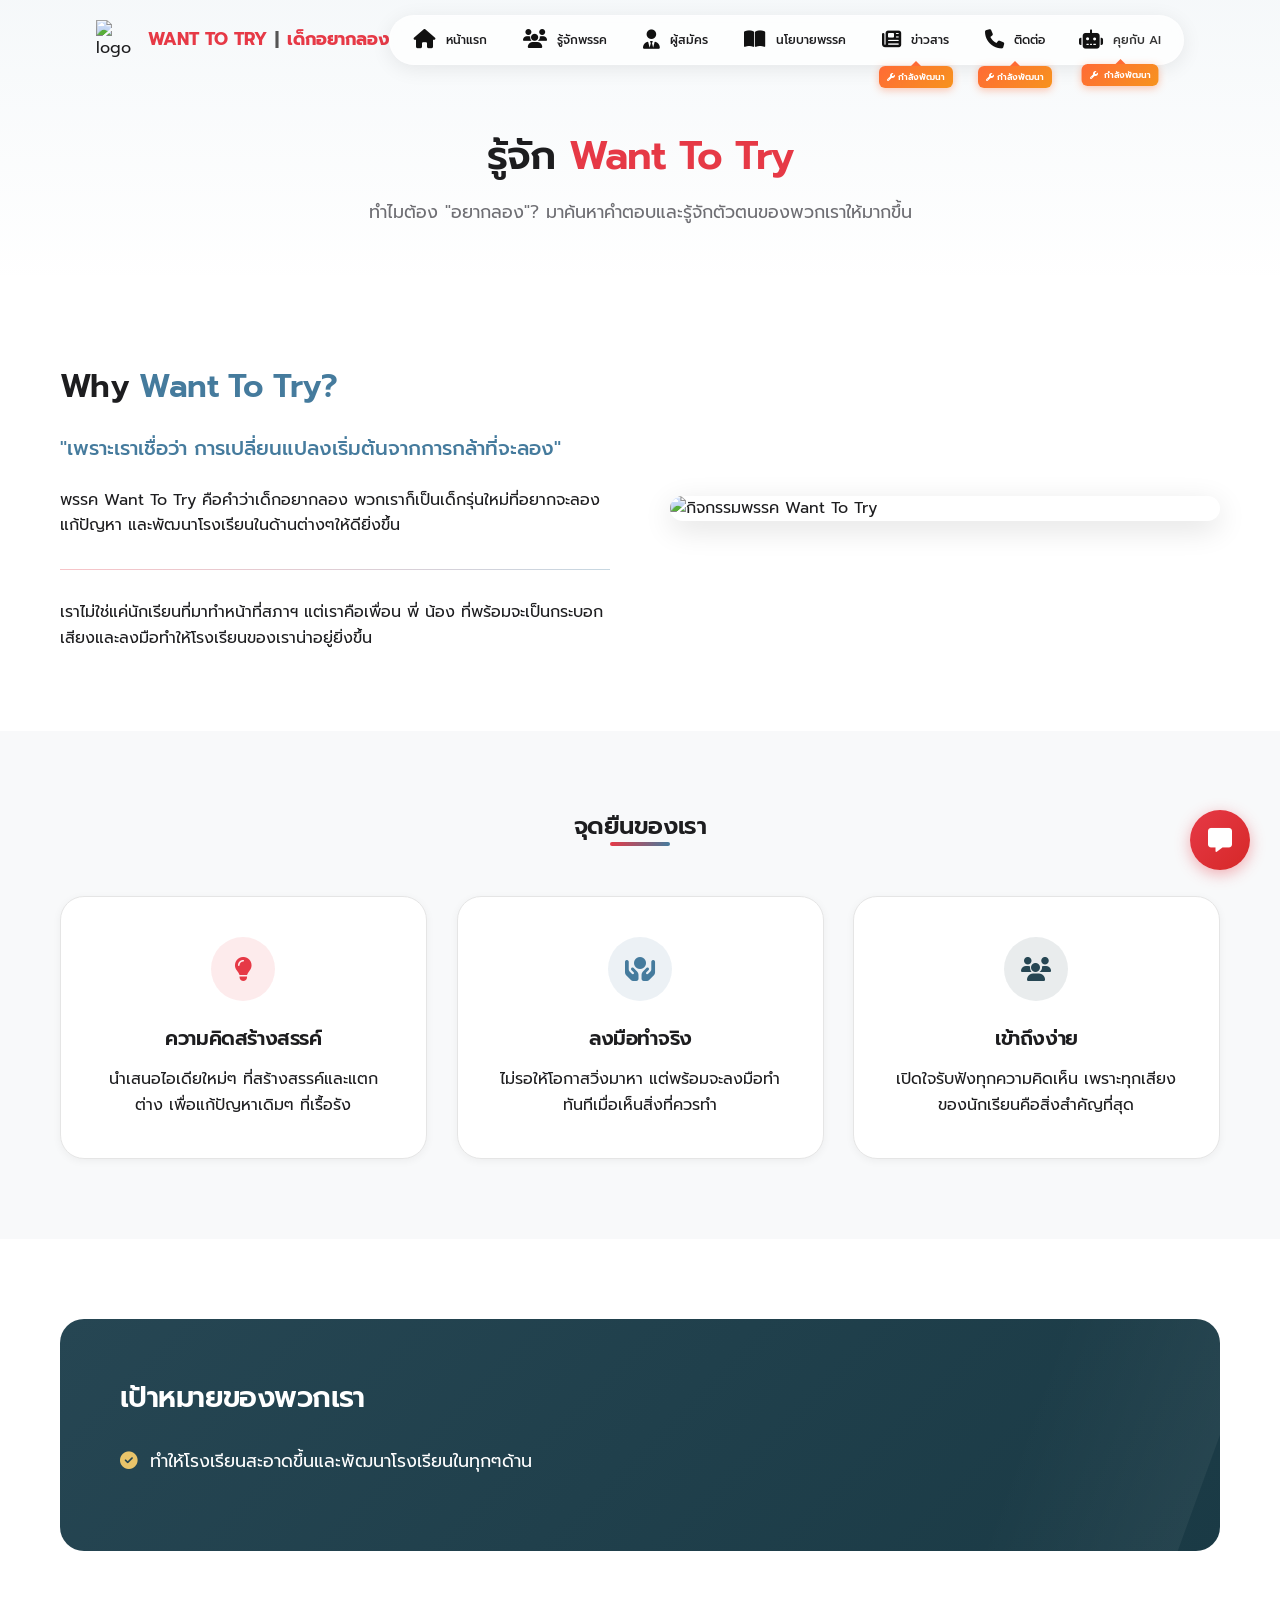
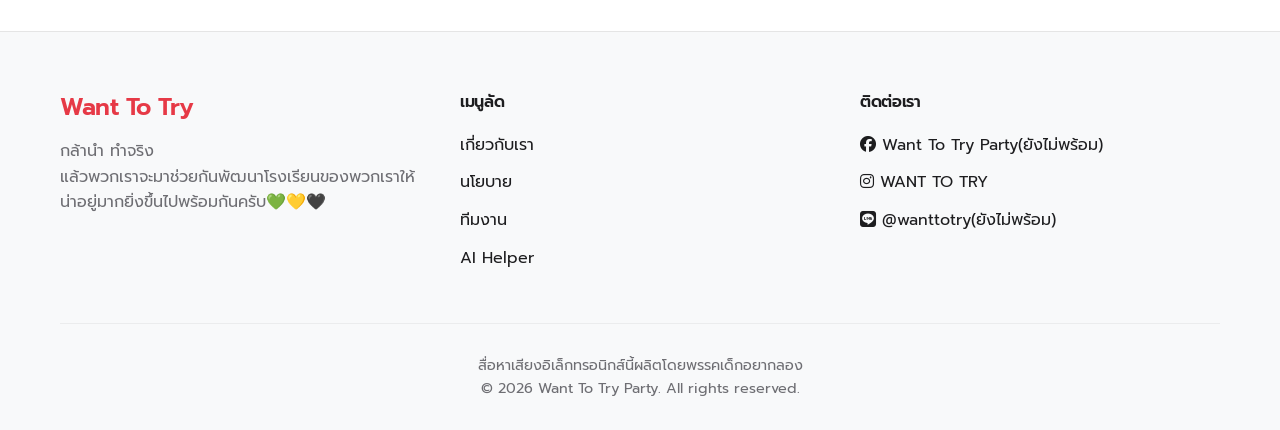
==== about.html @ 44251a4d "Add files via upload" ====
<!DOCTYPE html>
<html lang="th">

<head>
    <meta charset="UTF-8">
    <meta name="viewport" content="width=device-width, initial-scale=1.0">
    <title>About | Want To Try</title>

    <!-- Fonts -->
    <link rel="preconnect" href="https://fonts.googleapis.com">
    <link rel="preconnect" href="https://fonts.gstatic.com" crossorigin>
    <link href="https://fonts.googleapis.com/css2?family=Prompt:wght@300;400;500;600;700;800&display=swap"
        rel="stylesheet">

    <!-- Icons -->
    <link rel="stylesheet" href="https://cdnjs.cloudflare.com/ajax/libs/font-awesome/6.4.0/css/all.min.css">

    <!-- CSS -->
    <link rel="stylesheet" href="style.css">
</head>

<body>

    <!-- Navbar -->
    <nav class="navbar">
        <div class="container">
            <a href="index.html" class="logo">
                <img src="images/Logo.png" alt="logo" width="40" height="40">
                <div class="logo-text">
                    <div class="logo-row">Want To Try<span class="sep">|</span> <span class="black">เด็กอยากลอง</span>
                    </div>
                </div>
            </a>

            <!-- Hamburger Menu Button -->
            <div class="hamburger" onclick="toggleMenu()">
                <span></span>
                <span></span>
                <span></span>
            </div>

            <div class="nav-links">
                <a href="index.html" class="nav-link">
                    <i class="fa-solid fa-house"></i>
                    <div class="nav-text"><span>หน้าแรก</span></div>
                </a>
                <a href="about.html" class="nav-link">
                    <i class="fa-solid fa-users"></i>
                    <div class="nav-text"><span>รู้จักพรรค</span></div>
                </a>
                <a href="candidates.html" class="nav-link">
                    <i class="fa-solid fa-user-tie"></i>
                    <div class="nav-text"><span>ผู้สมัคร</span></div>
                </a>
                <a href="policies.html" class="nav-link">
                    <i class="fa-solid fa-book-open"></i>
                    <div class="nav-text"><span>นโยบายพรรค</span></div>
                </a>
                <div class="nav-btn-wrapper">
                    <a href="news.html" class="nav-link">
                        <i class="fa-solid fa-newspaper"></i>
                        <div class="nav-text"><span>ข่าวสาร</span></div>
                    </a>
                    <div class="dev-badge-small">
                        <i class="fa-solid fa-wrench"></i> กำลังพัฒนา
                    </div>
                </div>
                <div class="nav-btn-wrapper">
                    <a href="contact.html" class="nav-link">
                        <i class="fa-solid fa-phone"></i>
                        <div class="nav-text"><span>ติดต่อ</span></div>
                    </a>
                    <div class="dev-badge-small">
                        <i class="fa-solid fa-wrench"></i> กำลังพัฒนา
                    </div>
                </div>

                <div class="ai-btn-wrapper">
                    <a href="ai-chat.html" class="btn btn-techno nav-link">
                        <i class="fa-solid fa-robot"></i>
                        <div class="nav-text"><span>คุยกับ AI</span></div>
                    </a>
                    <div class="dev-badge">
                        <i class="fa-solid fa-wrench"></i> กำลังพัฒนา
                    </div>
                </div>
            </div>
        </div>
    </nav>

    <!-- Page Header -->
    <header class="page-header">
        <div class="container">
            <h1 class="page-title">รู้จัก <span style="color: var(--color-primary-red);">Want To Try</span></h1>
            <p class="page-subtitle">ทำไมต้อง "อยากลอง"? มาค้นหาคำตอบและรู้จักตัวตนของพวกเราให้มากขึ้น</p>
        </div>
    </header>

    <!-- Content Sections -->
    <section class="section">
        <div class="container">
            <div class="split-layout">
                <div class="split-content">
                    <h2 class="section-title">Why <span style="color: var(--color-primary-blue);">Want To Try?</span>
                    </h2>
                    <p class="lead-text">"เพราะเราเชื่อว่า การเปลี่ยนแปลงเริ่มต้นจากการกล้าที่จะลอง"</p>
                    <p>พรรค Want To Try คือคำว่าเด็กอยากลอง พวกเราก็เป็นเด็กรุ่นใหม่ที่อยากจะลองแก้ปัญหา
                        และพัฒนาโรงเรียนในด้านต่างๆให้ดียิ่งขึ้น</p>
                    <div class="divider-line"></div>
                    <p>เราไม่ใช่แค่นักเรียนที่มาทำหน้าที่สภาฯ แต่เราคือเพื่อน พี่ น้อง
                        ที่พร้อมจะเป็นกระบอกเสียงและลงมือทำให้โรงเรียนของเราน่าอยู่ยิ่งขึ้น</p>
                </div>
                <div class="split-image">
                    <div class="feature-image-wrapper">
                        <img src="images/6-IMG_7212.jpg" alt="กิจกรรมพรรค Want To Try">
                        <div class="image-caption">ภาพของพวกเรา</div>
                    </div>
                </div>
            </div>
        </div>
    </section>

    <section class="section bg-light">
        <div class="container">
            <div class="section-header text-center">
                <h2>จุดยืนของเรา</h2>
                <div class="h-line mx-auto"></div>
            </div>

            <div class="values-grid">
                <div class="value-card">
                    <div class="icon-box red">
                        <i class="fa-solid fa-lightbulb"></i>
                    </div>
                    <h3>ความคิดสร้างสรรค์</h3>
                    <p>นำเสนอไอเดียใหม่ๆ ที่สร้างสรรค์และแตกต่าง เพื่อแก้ปัญหาเดิมๆ ที่เรื้อรัง</p>
                </div>
                <div class="value-card">
                    <div class="icon-box blue">
                        <i class="fa-solid fa-hands-holding-circle"></i>
                    </div>
                    <h3>ลงมือทำจริง</h3>
                    <p>ไม่รอให้โอกาสวิ่งมาหา แต่พร้อมจะลงมือทำทันทีเมื่อเห็นสิ่งที่ควรทำ</p>
                </div>
                <div class="value-card">
                    <div class="icon-box dark">
                        <i class="fa-solid fa-users"></i>
                    </div>
                    <h3>เข้าถึงง่าย</h3>
                    <p>เปิดใจรับฟังทุกความคิดเห็น เพราะทุกเสียงของนักเรียนคือสิ่งสำคัญที่สุด</p>
                </div>
            </div>
        </div>
    </section>

    <section class="section">
        <div class="container">
            <div class="highlight-box">
                <div class="highlight-content">
                    <h2>เป้าหมายของพวกเรา</h2>
                    <ul class="check-list">
                        <li><i class="fa-solid fa-circle-check"></i>
                            ทำให้โรงเรียนสะอาดขึ้นและพัฒนาโรงเรียนในทุกๆด้าน</li>
                    </ul>
                </div>
            </div>
        </div>
    </section>

    <!-- Footer -->
    <footer>
        <div class="container">
            <div class="footer-content">
                <div class="footer-brand">
                    <h3>Want To Try</h3>
                    <p>กล้านำ ทำจริง <br>
                        แล้วพวกเราจะมาช่วยกันพัฒนาโรงเรียนของพวกเราให้น่าอยู่มากยิ่งขึ้นไปพร้อมกันครับ💚💛🖤</p>
                </div>
                <div class="footer-links">
                    <h4>เมนูลัด</h4>
                    <ul>
                        <li><a href="about.html">เกี่ยวกับเรา</a></li>
                        <li><a href="policies.html">นโยบาย</a></li>
                        <li><a href="candidates.html">ทีมงาน</a></li>
                        <li><a href="ai-chat.html">AI Helper</a></li>
                    </ul>
                </div>
                <div class="footer-links">
                    <h4>ติดต่อเรา</h4>
                    <ul>
                        <li><a href="#"><i class="fa-brands fa-facebook"></i> Want To Try Party(ยังไม่พร้อม)</a></li>
                        <li><a
                                href="https://www.instagram.com/want.to.try.number1?utm_source=ig_web_button_share_sheet&igsh=ZDNlZDc0MzIxNw=="><i
                                    class="fa-brands fa-instagram"></i> WANT TO TRY</a></li>
                        <li><a href="#"><i class="fa-brands fa-line"></i> @wanttotry(ยังไม่พร้อม)</a></li>
                    </ul>
                </div>
            </div>
            <div class="footer-bottom">
                <p>สื่อหาเสียงอิเล็กทรอนิกส์นี้ผลิตโดยพรรคเด็กอยากลอง</p>
                <p>&copy; 2026 Want To Try Party. All rights reserved.</p>
            </div>
        </div>
    </footer>

    <!-- Floating Action Button -->
    <div class="fab-container" id="quickContactFab">
        <div class="fab-menu">
            <h4><i class="fa-solid fa-bolt"></i> ติดต่อด่วน</h4>
            <p>มีคำถามหรือข้อสงสัย? พิมพ์คุยกับ AI หรือส่งข้อความหาเราได้ทันที</p>
            <div style="display: flex; flex-direction: column; gap: 10px;">
                <a href="ai-chat.html" class="btn btn-techno">
                    <i class="fa-solid fa-robot"></i> คุยกับ AI
                </a>
                <a href="contact.html" class="btn btn-primary">
                    <i class="fa-solid fa-paper-plane"></i> ส่งข้อความถึงเรา
                </a>
            </div>
        </div>
        <button class="fab-button">
            <i class="fa-solid fa-message"></i>
        </button>
    </div>

    <script src="script.js"></script>
</body>

</html>
---- style.css ----
:root {
    /* Primary Colors (Party) */
    --color-primary-red: #E63946;
    --color-primary-blue: #457B9D;

    /* Secondary Colors (School - Use sparingly) */
    --color-school-green: #2A9D8F;
    --color-school-yellow: #E9C46A;
    --color-school-black: #264653;

    /* Neutrals */
    --color-bg-white: #FFFFFF;
    --color-bg-light: #F8F9FA;
    --color-text-main: #1D1D1F;
    --color-text-muted: #6E6E73;
    --color-border: #E5E5E5;

    /* Spacing & Layout */
    --container-width: 1200px;
    --header-height: 70px;
    --border-radius-sm: 8px;
    --border-radius-md: 16px;
    --border-radius-lg: 24px;

    /* Effects */
    --shadow-sm: 0 2px 8px rgba(0, 0, 0, 0.05);
    --shadow-md: 0 4px 16px rgba(0, 0, 0, 0.08);
    --shadow-lg: 0 8px 30px rgba(0, 0, 0, 0.12);
    --transition-fast: 0.2s ease;
    --transition-normal: 0.3s cubic-bezier(0.4, 0, 0.2, 1);
}

* {
    margin: 0;
    padding: 0;
    box-sizing: border-box;
}

body {
    font-family: 'Prompt', -apple-system, BlinkMacSystemFont, "Segoe UI", Roboto, Helvetica, Arial, sans-serif;
    background-color: var(--color-bg-white);
    color: var(--color-text-main);
    line-height: 1.6;
    -webkit-font-smoothing: antialiased;
}

/* Typography */
h1,
h2,
h3,
h4,
h5,
h6 {
    font-weight: 600;
    line-height: 1.3;
    letter-spacing: -0.02em;
}

a {
    text-decoration: none;
    color: inherit;
    transition: var(--transition-fast);
}

ul {
    list-style: none;
}

img {
    max-width: 100%;
    display: block;
}

/* Utilities */
.container {
    max-width: var(--container-width);
    margin: 0 auto;
    padding: 0 20px;
}

.btn {
    display: inline-flex;
    align-items: center;
    justify-content: center;
    padding: 12px 24px;
    border-radius: var(--border-radius-md);
    font-weight: 600;
    cursor: pointer;
    transition: var(--transition-normal);
    gap: 8px;
    border: none;
    font-size: 1rem;
}

.btn-primary {
    background: linear-gradient(135deg, var(--color-primary-red), #D62828);
    color: white;
    box-shadow: 0 4px 12px rgba(230, 57, 70, 0.3);
}

.btn-primary:hover {
    transform: translateY(-2px);
    box-shadow: 0 6px 16px rgba(230, 57, 70, 0.4);
}

.btn-secondary {
    background: var(--color-bg-white);
    color: var(--color-primary-blue);
    border: 2px solid var(--color-primary-blue);
}

.btn-secondary:hover {
    background: var(--color-primary-blue);
    color: white;
}

.btn-techno {
    background: rgba(69, 123, 157, 0.1);
    color: var(--color-primary-blue);
    border: 1px solid rgba(69, 123, 157, 0.3);
}

.btn-techno:hover {
    background: rgba(69, 123, 157, 0.2);
}

/* Countdown Banner (Modern Floating Pill) */
.countdown-banner {
    background: rgba(255, 255, 255, 0.7);
    backdrop-filter: blur(15px);
    -webkit-backdrop-filter: blur(15px);
    color: var(--color-text-main);
    padding: 8px 24px;
    position: fixed;
    top: 15px;
    /* Moved slightly up */
    left: 50%;
    transform: translateX(-50%);
    z-index: 1002;
    border-radius: 50px;
    box-shadow: 0 10px 30px rgba(0, 0, 0, 0.1), inset 0 0 0 1px rgba(255, 255, 255, 0.3);
    border: 1px solid rgba(230, 57, 70, 0.2);
    width: auto;
    max-width: 90%;
}

.countdown-content {
    display: flex;
    justify-content: center;
    align-items: center;
    gap: 16px;
}

.countdown-label {
    font-weight: 700;
    font-size: 0.9rem;
    color: var(--color-primary-red);
    display: flex;
    align-items: center;
    gap: 8px;
    white-space: nowrap;
}

.countdown-timer {
    display: flex;
    gap: 12px;
}

.time-box {
    display: flex;
    align-items: baseline;
    gap: 2px;
}

.time-box span {
    font-size: 1.2rem;
    font-weight: 800;
    color: var(--color-text-main);
}

/* Policy Search Section */
.search-section {
    padding: 20px 0 40px;
    background: #fff;
    position: sticky;
    top: 70px;
    z-index: 900;
}

.search-container {
    max-width: 600px;
    margin: 0 auto;
    position: relative;
    display: flex;
    gap: 12px;
}

.search-wrapper {
    position: relative;
    flex-grow: 1;
}

.search-wrapper i {
    position: absolute;
    left: 20px;
    top: 50%;
    transform: translateY(-50%);
    color: var(--color-text-muted);
    font-size: 1.1rem;
}

.search-input {
    width: 100%;
    padding: 14px 20px 14px 50px;
    border-radius: 50px;
    border: 1px solid var(--color-border);
    background: var(--color-bg-light);
    font-size: 1rem;
    font-family: inherit;
    transition: var(--transition-normal);
    outline: none;
}

.search-input:focus {
    border-color: var(--color-primary-red);
    background: #fff;
    box-shadow: 0 0 0 4px rgba(230, 57, 70, 0.1);
}

.btn-clear {
    background: none;
    border: none;
    color: var(--color-text-muted);
    font-weight: 500;
    cursor: pointer;
    font-size: 0.9rem;
    padding: 0 10px;
}

.btn-clear:hover {
    color: var(--color-primary-red);
}

/* Square Policy Grid (Modern Card Layout) */
.pillars-grid {
    display: grid;
    grid-template-columns: repeat(3, 1fr);
    gap: 24px;
    max-width: 1000px;
    margin: 40px auto;
}

.pillar-card {
    aspect-ratio: 1 / 1;
    border-radius: var(--border-radius-lg);
    cursor: pointer;
    display: flex;
    flex-direction: column;
    align-items: center;
    justify-content: center;
    text-align: center;
    color: white;
    padding: 24px;
    transition: all 0.4s cubic-bezier(0.4, 0, 0.2, 1);
    box-shadow: var(--shadow-md);
    position: relative;
    overflow: hidden;
    border: none;
}

.pillar-card i {
    font-size: 2.5rem;
    margin-bottom: 12px;
    transition: var(--transition-normal);
}

.pillar-card h3 {
    font-size: 1.1rem;
    font-weight: 700;
    line-height: 1.3;
    transition: var(--transition-normal);
}

.pillar-summary {
    position: absolute;
    bottom: 0;
    left: 0;
    right: 0;
    padding: 15px;
    background: rgba(0, 0, 0, 0.8);
    font-size: 0.85rem;
    color: white;
    transform: translateY(100%);
    transition: var(--transition-normal);
    opacity: 0;
}

.pillar-card:hover .pillar-summary {
    transform: translateY(0);
    opacity: 1;
}

.pillar-card:hover i {
    transform: translateY(-20px) scale(0.9);
}

.pillar-card:hover h3 {
    transform: translateY(-20px);
}

/* Softer Colors for Pillar Cards */
.pillar-card.teal {
    background: linear-gradient(135deg, rgba(42, 157, 143, 0.15), rgba(38, 70, 83, 0.05));
    color: #2A9D8F;
    border: 1px solid rgba(42, 157, 143, 0.2);
}

.pillar-card.dark-blue {
    background: linear-gradient(135deg, rgba(69, 123, 157, 0.15), rgba(29, 53, 87, 0.05));
    color: #457B9D;
    border: 1px solid rgba(69, 123, 157, 0.2);
}

.pillar-card.purple {
    background: linear-gradient(135deg, rgba(106, 76, 147, 0.15), rgba(74, 46, 107, 0.05));
    color: #6A4C93;
    border: 1px solid rgba(106, 76, 147, 0.2);
}

.pillar-card.red {
    background: linear-gradient(135deg, rgba(230, 57, 70, 0.15), rgba(214, 40, 40, 0.05));
    color: #E63946;
    border: 1px solid rgba(230, 57, 70, 0.2);
}

.pillar-card.orange {
    background: linear-gradient(135deg, rgba(244, 162, 97, 0.15), rgba(231, 111, 81, 0.05));
    color: #E76F51;
    border: 1px solid rgba(244, 162, 97, 0.2);
}

.pillar-card.green {
    background: linear-gradient(135deg, rgba(42, 157, 143, 0.15), rgba(38, 70, 83, 0.05));
    color: #2A9D8F;
    border: 1px solid rgba(42, 157, 143, 0.2);
}

.pillar-card:hover {
    transform: translateY(-10px);
    box-shadow: 0 20px 40px rgba(0, 0, 0, 0.15);
}

.pillar-card:hover i {
    transform: scale(1.1);
}

.pillar-card::after {
    content: '';
    position: absolute;
    top: 0;
    left: -100%;
    width: 100%;
    height: 100%;
    background: linear-gradient(90deg,
            transparent,
            rgba(255, 255, 255, 0.2),
            transparent);
    transition: 0.5s;
}

.pillar-card:hover::after {
    left: 100%;
}

/* Mobile Adjustments */
@media (max-width: 600px) {
    .pillars-grid {
        grid-template-columns: repeat(2, 1fr);
        gap: 20px;
        padding: 0 20px;
    }

    .pillar-card {
        aspect-ratio: 16 / 9;
        /* More usable on mobile */
        padding: 24px;
    }

    .pillar-card i {
        font-size: 2.5rem;
    }

    .pillar-card h3 {
        font-size: 1.25rem;
    }
}

/* Page Header Polishing */
.page-header.white {
    background: #fff;
    padding: calc(var(--header-height) + 40px) 0 20px;
}

/* Navbar */
.navbar {
    height: 80px;
    background: transparent;
    border-bottom: none;
    position: fixed;
    top: 0;
    /* Default: Start at the very top */
    width: 100%;
    z-index: 1000;
    transition: var(--transition-normal);
    display: flex;
    align-items: center;
}

.navbar.scrolled {
    height: 70px;
    /* Slimmer on scroll */
}

/* Adjust navbar ONLY when countdown banner is present (Home Page) */
.countdown-banner+.navbar {
    top: 65px;
}

.navbar .container {
    height: 100%;
    display: flex;
    justify-content: space-between;
    align-items: center;
}

.logo {
    display: flex;
    align-items: center;
    gap: 12px;
    text-decoration: none;
}

.logo i {
    font-size: 2.2rem;
    /* Larger icon */
    color: var(--color-primary-red);
}

.logo-text {
    display: flex;
    flex-direction: column;
    justify-content: center;
    line-height: 1.1;
    font-weight: 700;
    font-size: 1.1rem;
    color: var(--color-primary-red);
    text-transform: uppercase;
}

.logo-row {
    display: flex;
    align-items: center;
    gap: 6px;
    white-space: nowrap;
}

.logo-row .white {
    color: white;
    font-weight: 500;
    font-size: 1rem;
}

.logo-row .sep {
    color: #555;
    margin: 0 2px;
}

/* Nav Menu Pill */
/* Nav Menu Pill (Light Theme) */
.nav-links {
    display: flex;
    align-items: center;
    gap: 4px;
    background: rgba(255, 255, 255, 0.75);
    backdrop-filter: blur(15px);
    -webkit-backdrop-filter: blur(15px);
    padding: 6px 8px;
    border-radius: 50px;
    box-shadow: 0 4px 20px rgba(0, 0, 0, 0.08);
    border: 1px solid rgba(255, 255, 255, 0.4);
    flex-wrap: nowrap;
    white-space: nowrap;
}

/* Nav Menu Pill */
/* Nav Menu Pill (Candidates Page) */
/* Nav Menu Pill (Dark Theme / Candidates Page) */
.nav-linkss {
    display: flex;
    align-items: center;
    gap: 4px;
    background: rgba(20, 20, 20, 0.6);
    backdrop-filter: blur(15px);
    -webkit-backdrop-filter: blur(15px);
    padding: 6px 8px;
    border-radius: 50px;
    box-shadow: 0 8px 32px rgba(0, 0, 0, 0.4);
    border: 1px solid rgba(255, 255, 255, 0.1);
}

.nav-linkss .nav-link {
    color: #eee;
}

.nav-linkss .nav-link i {
    color: #fff;
}

.nav-linkss .nav-text span {
    color: #fff !important;
}

.nav-linkss .btn-techno {
    color: #eee;
}

.nav-linkss .btn-techno i {
    color: #fff !important;
}

.nav-linkss .nav-link:hover,
.nav-linkss .nav-link.active {
    background: rgba(255, 255, 255, 0.1);
    color: #fff;
}

/* Unify Navigation Links */
.nav-link {
    color: inherit;
    display: flex;
    align-items: center;
    gap: 10px;
    padding: 8px 16px;
    border-radius: 30px;
    transition: var(--transition-fast);
    text-decoration: none;
    font-weight: 500;
}

.nav-link i {
    font-size: 1.2rem;
    color: #111;
    /* Darker icon */
    transition: var(--transition-fast);
}

.nav-text {
    display: flex;
    flex-direction: column;
    font-size: 0.75rem;
    font-weight: 500;
    line-height: 1.2;
    text-align: left;
}

.text-white {
    color: white;
}

.nav-text span {
    display: block;
}

.nav-link:hover,
.nav-link.active {
    color: var(--color-primary-red);
    background: rgba(0, 0, 0, 0.05);
    /* Light gray hover */
}

.nav-link:hover i,
.nav-link.active i {
    color: var(--color-primary-red);
}

/* Duplicates removed */

/* Update AI Button in Nav */
/* Update AI Button in Nav */
.navbar .btn-techno {
    background: transparent;
    border: none;
    color: #333;
    /* Dark text */
    padding: 6px 14px;
    height: auto;
    border-radius: 30px;
    display: flex;
    align-items: center;
    gap: 10px;
}

.navbar .btn-techno:hover,
.navbar .btn-techno.active {
    color: var(--color-primary-red);
    background: rgba(0, 0, 0, 0.05);
}

.navbar .btn-techno i {
    margin-right: 0;
    /* Handled by gap */
    font-size: 1.2rem;
    color: #111;
}

.navbar .btn-techno:hover i,
.navbar .btn-techno.active i {
    color: var(--color-primary-red);
}

/* AI Button Wrapper with Dev Badge */
.ai-btn-wrapper {
    position: relative;
    display: flex;
    align-items: center;
}

.dev-badge {
    position: absolute;
    top: calc(100% + 8px);
    left: 50%;
    transform: translateX(-50%);
    background: linear-gradient(135deg, #ff6b35, #f7931e);
    color: white;
    font-size: 0.55rem;
    font-weight: 600;
    padding: 4px 8px;
    border-radius: 6px;
    white-space: nowrap;
    animation: float-badge 3s ease-in-out infinite;
    box-shadow: 0 2px 8px rgba(255, 107, 53, 0.4);
    z-index: 100;
}

/* Arrow pointing up */
.dev-badge::before {
    content: '';
    position: absolute;
    top: -5px;
    left: 50%;
    transform: translateX(-50%);
    border-left: 5px solid transparent;
    border-right: 5px solid transparent;
    border-bottom: 5px solid #ff6b35;
}

.dev-badge i {
    margin-right: 3px;
    font-size: 0.5rem;
}

@keyframes float-badge {

    0%,
    100% {
        transform: translateX(-50%) translateY(0);
        opacity: 1;
    }

    50% {
        transform: translateX(-50%) translateY(-5px);
        opacity: 0.95;
    }
}

@keyframes arrow-bounce {

    0%,
    100% {
        transform: translateX(0);
    }

    50% {
        transform: translateX(-3px);
    }
}

@media (max-width: 768px) {
    .dev-badge {
        display: none;
    }

    .dev-badge-small {
        display: none;
    }
}

/* Nav Button Wrapper with Badge (for news and contact) */
.nav-btn-wrapper {
    position: relative;
    display: flex;
    align-items: center;
}

.dev-badge-small {
    position: absolute;
    top: calc(100% + 8px);
    left: 50%;
    transform: translateX(-50%);
    background: linear-gradient(135deg, #ff6b35, #f7931e);
    color: white;
    font-size: 0.55rem;
    font-weight: 600;
    padding: 4px 8px;
    border-radius: 6px;
    white-space: nowrap;
    animation: float-badge 3s ease-in-out infinite;
    box-shadow: 0 2px 8px rgba(255, 107, 53, 0.4);
    display: flex;
    align-items: center;
    gap: 3px;
    z-index: 100;
}

.dev-badge-small::before {
    content: '';
    position: absolute;
    top: -5px;
    left: 50%;
    transform: translateX(-50%);
    border-left: 5px solid transparent;
    border-right: 5px solid transparent;
    border-bottom: 5px solid #ff6b35;
}

.dev-badge-small i {
    font-size: 0.5rem;
}

/* Hero Section */
.hero {
    padding-top: calc(var(--header-height) + 80px);
    padding-bottom: 80px;
    text-align: center;
    position: relative;
    overflow: hidden;
}

.hero-content {
    max-width: 800px;
    margin: 0 auto;
    position: relative;
    z-index: 2;
}

.hero-tagline {
    font-size: 1.25rem;
    color: var(--color-primary-blue);
    font-weight: 600;
    margin-bottom: 16px;
    display: inline-block;
    padding: 8px 16px;
    background: rgba(69, 123, 157, 0.1);
    border-radius: 50px;
}

.hero-title {
    font-size: 4rem;
    font-weight: 800;
    margin-bottom: 24px;
    background: linear-gradient(135deg, var(--color-primary-red), var(--color-text-main));
    background-clip: text;
    -webkit-background-clip: text;
    -webkit-text-fill-color: transparent;
    line-height: 1.1;
}

.hero-subtitle {
    font-size: 1.5rem;
    color: var(--color-text-muted);
    margin-bottom: 48px;
}

.hero-actions {
    display: flex;
    justify-content: center;
    gap: 16px;
    flex-wrap: wrap;
}

/* Page Headers */
.page-header {
    padding: calc(var(--header-height) + 60px) 0 60px;
    background: linear-gradient(to bottom, rgba(69, 123, 157, 0.05), rgba(255, 255, 255, 0));
    text-align: center;
}

.page-title {
    font-size: 2.5rem;
    margin-bottom: 16px;
    color: var(--color-text-main);
}

.page-subtitle {
    font-size: 1.1rem;
    color: var(--color-text-muted);
    max-width: 600px;
    margin: 0 auto;
}

/* Sections */
.section {
    padding: 80px 0;
}

.bg-light {
    background-color: var(--color-bg-light);
}

.section-header {
    margin-bottom: 50px;
    text-align: center;
}

.section-title {
    font-size: 2rem;
    margin-bottom: 24px;
}

.h-line {
    width: 60px;
    height: 4px;
    background: linear-gradient(90deg, var(--color-primary-red), var(--color-primary-blue));
    border-radius: 2px;
}

.mx-auto {
    margin-left: auto;
    margin-right: auto;
}

.text-center {
    text-align: center;
}

/* Split Layout */
.split-layout {
    display: grid;
    grid-template-columns: 1fr 1fr;
    gap: 60px;
    align-items: center;
}

@media (max-width: 768px) {
    .split-layout {
        grid-template-columns: 1fr;
    }
}

.lead-text {
    font-size: 1.25rem;
    font-weight: 500;
    color: var(--color-primary-blue);
    margin-bottom: 24px;
}

.divider-line {
    width: 100%;
    height: 1px;
    background: linear-gradient(90deg, var(--color-primary-red), var(--color-primary-blue));
    opacity: 0.3;
    margin: 30px 0;
}

.placeholder-box {
    width: 100%;
    height: 300px;
    background: white;
    border: 2px dashed var(--color-border);
    border-radius: var(--border-radius-lg);
    display: flex;
    flex-direction: column;
    align-items: center;
    justify-content: center;
    color: var(--color-text-muted);
    gap: 16px;
}

.feature-image-wrapper {
    position: relative;
    width: 100%;
    border-radius: var(--border-radius-lg);
    overflow: hidden;
    box-shadow: var(--shadow-lg);
    transition: var(--transition-normal);
}

.feature-image-wrapper::before {
    content: '';
    position: absolute;
    top: 0;
    left: 0;
    right: 0;
    bottom: 0;
    border: 4px solid var(--color-primary-red);
    opacity: 0;
    transition: var(--transition-normal);
    z-index: 2;
    pointer-events: none;
    border-radius: var(--border-radius-lg);
}

.feature-image-wrapper:hover {
    transform: translateY(-5px) scale(1.02);
    box-shadow: 0 15px 40px rgba(0, 0, 0, 0.2);
}

.feature-image-wrapper:hover::before {
    opacity: 0.2;
}

.feature-image-wrapper img {
    width: 100%;
    height: 100%;
    object-fit: cover;
    display: block;
}

.image-caption {
    position: absolute;
    bottom: 0;
    left: 0;
    right: 0;
    padding: 20px;
    background: linear-gradient(to top, rgba(0, 0, 0, 0.8), transparent);
    color: white;
    font-size: 0.9rem;
    font-weight: 500;
    transform: translateY(100%);
    transition: var(--transition-normal);
    z-index: 3;
}

.feature-image-wrapper:hover .image-caption {
    transform: translateY(0);
}

/* Value Cards */
.values-grid {
    display: grid;
    grid-template-columns: repeat(auto-fit, minmax(300px, 1fr));
    gap: 30px;
}

.value-card {
    background: white;
    padding: 40px;
    border-radius: var(--border-radius-lg);
    box-shadow: var(--shadow-sm);
    text-align: center;
    transition: var(--transition-normal);
    border: 1px solid var(--color-border);
}

.value-card:hover {
    transform: translateY(-8px);
    box-shadow: var(--shadow-md);
}

.icon-box {
    width: 64px;
    height: 64px;
    border-radius: 50%;
    display: flex;
    align-items: center;
    justify-content: center;
    font-size: 1.5rem;
    margin: 0 auto 24px;
}

.icon-box.red {
    background: rgba(230, 57, 70, 0.1);
    color: var(--color-primary-red);
}

.icon-box.blue {
    background: rgba(69, 123, 157, 0.1);
    color: var(--color-primary-blue);
}

.icon-box.dark {
    background: rgba(38, 70, 83, 0.1);
    color: var(--color-school-black);
}

.value-card h3 {
    margin-bottom: 16px;
    font-size: 1.25rem;
}

/* Highlight Box */
.highlight-box {
    background: linear-gradient(135deg, var(--color-school-black), #1a3a45);
    border-radius: var(--border-radius-lg);
    padding: 60px;
    color: white;
    position: relative;
    overflow: hidden;
}

.highlight-box::before {
    content: '';
    position: absolute;
    top: 0;
    right: 0;
    width: 200px;
    height: 100%;
    background: linear-gradient(90deg, transparent, rgba(255, 255, 255, 0.05));
    transform: skewX(-20deg);
}

.highlight-content h2 {
    margin-bottom: 30px;
    font-size: 1.8rem;
}

.check-list li {
    margin-bottom: 16px;
    display: flex;
    align-items: center;
    gap: 12px;
    font-size: 1.1rem;
}

.check-list i {
    color: var(--color-school-yellow);
}

/* Candidates Grid */
.candidates-grid {
    display: grid;
    grid-template-columns: repeat(auto-fill, minmax(280px, 1fr));
    gap: 32px;
}

.candidate-card {
    background: white;
    border-radius: var(--border-radius-md);
    overflow: hidden;
    box-shadow: var(--shadow-sm);
    transition: var(--transition-normal);
    cursor: pointer;
    border: 1px solid var(--color-border);
    position: relative;
    display: flex;
    flex-direction: column;
}

.candidate-card:hover {
    transform: translateY(-8px);
    box-shadow: var(--shadow-lg);
}

.candidate-img-wrapper {
    height: 240px;
    background: var(--color-bg-light);
    display: flex;
    align-items: center;
    justify-content: center;
    position: relative;
    overflow: hidden;
}

.candidate-img-wrapper img {
    width: 100%;
    height: 100%;
    object-fit: cover;
    transition: var(--transition-normal);
}

.candidate-card:hover .candidate-img-wrapper img {
    transform: scale(1.05);
}

.candidate-placeholder {
    width: 120px;
    height: 120px;
    background: rgba(0, 0, 0, 0.05);
    border-radius: 50%;
    display: flex;
    align-items: center;
    justify-content: center;
    font-size: 3rem;
    color: var(--color-text-muted);
}

.candidate-info {
    padding: 24px;
    display: flex;
    flex-direction: column;
    flex-grow: 1;
}

.candidate-role {
    font-size: 0.85rem;
    text-transform: uppercase;
    letter-spacing: 0.5px;
    color: var(--color-primary-red);
    font-weight: 700;
    margin-bottom: 8px;
}

.candidate-info h3 {
    font-size: 1.25rem;
    margin-bottom: 12px;
}

.candidate-motto {
    color: var(--color-text-muted);
    font-size: 0.95rem;
    font-style: italic;
    margin-bottom: 20px;
}

.btn-text {
    margin-top: auto;
    background: none;
    border: none;
    color: var(--color-primary-blue);
    font-weight: 600;
    cursor: pointer;
    display: flex;
    align-items: center;
    gap: 8px;
    padding: 0;
    font-size: 0.9rem;
}

.btn-text:hover {
    text-decoration: underline;
}

/* Modal */
.modal {
    display: none;
    position: fixed;
    z-index: 2000;
    left: 0;
    top: 0;
    width: 100%;
    height: 100%;
    overflow: auto;
    background-color: rgba(0, 0, 0, 0.6);
    backdrop-filter: blur(5px);
    animation: fadeIn 0.3s;
}

@keyframes fadeIn {
    from {
        opacity: 0;
    }

    to {
        opacity: 1;
    }
}

.modal-content {
    background-color: #fefefe;
    margin: 5% auto;
    padding: 0;
    width: 90%;
    max-width: 800px;
    border-radius: var(--border-radius-lg);
    box-shadow: var(--shadow-lg);
    position: relative;
    overflow: hidden;
    animation: slideUp 0.3s;
}

@keyframes slideUp {
    from {
        transform: translateY(50px);
        opacity: 0;
    }

    to {
        transform: translateY(0);
        opacity: 1;
    }
}

.close-modal {
    color: #aaa;
    float: right;
    font-size: 28px;
    font-weight: bold;
    position: absolute;
    top: 20px;
    right: 30px;
    z-index: 10;
    cursor: pointer;
    transition: 0.2s;
}

.close-modal:hover {
    color: var(--color-primary-red);
}

.modal-body {
    display: flex;
    flex-wrap: wrap;
}

.modal-img {
    flex: 1;
    min-width: 300px;
    background: #2a2a2a;
    /* Slightly lighter than the main dark modal */
    display: flex;
    align-items: center;
    justify-content: center;
    padding: 30px;
    overflow: hidden;
}

.modal-img-beauty {
    width: 100%;
    max-width: 320px;
    height: auto;
    aspect-ratio: 3 / 4;
    object-fit: cover;
    border-radius: 24px;
    box-shadow: 0 10px 30px rgba(0, 0, 0, 0.5);
    transition: transform 0.4s cubic-bezier(0.175, 0.885, 0.32, 1.275);
    border: 3px solid rgba(255, 255, 255, 0.05);
}

.modal-img-beauty:hover {
    transform: scale(1.05);
}

.modal-details {
    flex: 1.5;
    padding: 40px;
}

.modal-role {
    color: var(--color-primary-blue);
    font-weight: 700;
    text-transform: uppercase;
    font-size: 0.9rem;
    display: block;
    margin-bottom: 8px;
}

.modal-details h2 {
    font-size: 2rem;
    margin-bottom: 12px;
}

.modal-quote {
    font-size: 1.2rem;
    font-style: italic;
    color: var(--color-text-muted);
}

.modal-divider {
    height: 1px;
    width: 100%;
    background: var(--color-border);
    margin: 24px 0;
}

.modal-section {
    margin-bottom: 24px;
}

.modal-section h4 {
    color: var(--color-primary-red);
    margin-bottom: 12px;
    display: flex;
    align-items: center;
    gap: 10px;
}

.candidate-placeholder.big {
    width: 180px;
    height: 180px;
    font-size: 5rem;
}

/* Policy Page */
.policy-category {
    margin-bottom: 80px;
}

.category-header {
    display: flex;
    align-items: center;
    gap: 16px;
    margin-bottom: 32px;
}

.cat-icon {
    width: 40px;
    height: 40px;
    border-radius: 10px;
    display: flex;
    align-items: center;
    justify-content: center;
    font-size: 1.25rem;
    color: white;
}

.cat-icon.green {
    background-color: rgba(42, 157, 143, 0.7);
}

.cat-icon.blue {
    background-color: rgba(69, 123, 157, 0.7);
}

.cat-icon.red {
    background-color: rgba(230, 57, 70, 0.7);
}

.cat-icon.yellow {
    background-color: rgba(233, 196, 106, 0.7);
    color: var(--color-school-black);
}

.category-header h2 {
    font-size: 1.5rem;
    font-weight: 700;
}

.policy-grid {
    display: grid;
    grid-template-columns: repeat(auto-fill, minmax(300px, 1fr));
    gap: 24px;
}

.policy-card {
    background: white;
    padding: 24px;
    border-radius: var(--border-radius-md);
    border: 1px solid var(--color-border);
    transition: var(--transition-normal);
    position: relative;
    overflow: hidden;
}

.policy-card:hover {
    border-color: var(--color-primary-blue);
    box-shadow: var(--shadow-md);
    transform: translateY(-4px);
}

.policy-number {
    font-size: 3rem;
    font-weight: 800;
    color: rgba(0, 0, 0, 0.03);
    position: absolute;
    top: 10px;
    right: 20px;
    line-height: 1;
}

.policy-card h3 {
    margin-bottom: 8px;
    font-size: 1.15rem;
    color: var(--color-primary-blue);
    position: relative;
    z-index: 1;
    display: flex;
    align-items: center;
    gap: 10px;
}

.policy-icon {
    font-size: 1.35rem;
    transition: var(--transition-normal);
}

.policy-card:hover .policy-icon {
    transform: scale(1.2) rotate(-5deg);
}

/* Category Specific Colors for Icons */
.policy-category#clean .policy-icon {
    color: #2A9D8F;
}

.policy-category#talent .policy-icon {
    color: #6A4C93;
}

.policy-category#sports .policy-icon {
    color: #457B9D;
}

.policy-category#fun .policy-icon {
    color: #E63946;
}

.policy-category#skills .policy-icon {
    color: #F4A261;
}

.policy-category#others .policy-icon {
    color: #2A9D8F;
}

.policy-card p {
    color: var(--color-text-muted);
    font-size: 1rem;
    position: relative;
    z-index: 1;
}

/* AI Chat Page */
.chat-container {
    max-width: 900px;
    margin: 0 auto;
    background: white;
    border-radius: var(--border-radius-lg);
    box-shadow: var(--shadow-lg);
    overflow: hidden;
    height: 70vh;
    display: flex;
    flex-direction: column;
    border: 1px solid var(--color-border);
}

.chat-header {
    background: #eef5f9;
    padding: 20px;
    border-bottom: 1px solid var(--color-border);
    display: flex;
    align-items: center;
    justify-content: space-between;
}

.chat-header-info {
    display: flex;
    align-items: center;
    gap: 12px;
}

.chat-icon {
    width: 40px;
    height: 40px;
    background: white;
    border-radius: 50%;
    display: flex;
    align-items: center;
    justify-content: center;
    color: var(--color-primary-blue);
    box-shadow: var(--shadow-sm);
}

.chat-messages {
    flex: 1;
    padding: 24px;
    overflow-y: auto;
    background: white;
    display: flex;
    flex-direction: column;
    gap: 16px;
}

.message {
    max-width: 80%;
    padding: 12px 16px;
    border-radius: 12px;
    font-size: 0.95rem;
    line-height: 1.5;
}

.message.bot {
    background: #eef5f9;
    align-self: flex-start;
    border-top-left-radius: 2px;
    color: var(--color-text-main);
}

.message.user {
    background: var(--color-primary-blue);
    color: white;
    align-self: flex-end;
    border-top-right-radius: 2px;
}

.chat-input-area {
    padding: 20px;
    border-top: 1px solid var(--color-border);
    background: white;
    display: flex;
    gap: 12px;
}

.chat-input {
    flex: 1;
    padding: 12px 16px;
    border-radius: 24px;
    border: 1px solid var(--color-border);
    font-size: 1rem;
    background: #f8f9fa;
    outline: none;
    transition: var(--transition-fast);
}

.chat-input:focus {
    border-color: var(--color-primary-blue);
    background: white;
}

.send-btn {
    width: 48px;
    height: 48px;
    border-radius: 50%;
    background: var(--color-primary-red);
    color: white;
    border: none;
    cursor: pointer;
    display: flex;
    align-items: center;
    justify-content: center;
    transition: var(--transition-fast);
}

.send-btn:hover {
    background: #D62828;
    transform: scale(1.05);
}

.suggested-questions {
    padding: 10px 20px 20px;
    display: flex;
    gap: 8px;
    overflow-x: auto;
}

.suggest-pill {
    padding: 6px 12px;
    background: #f1f3f5;
    border-radius: 16px;
    font-size: 0.85rem;
    color: var(--color-text-muted);
    cursor: pointer;
    white-space: nowrap;
    border: 1px solid transparent;
    transition: var(--transition-fast);
}

.suggest-pill:hover {
    background: white;
    border-color: var(--color-primary-blue);
    color: var(--color-primary-blue);
}

/* Chat Citation Tags */
.citation-tag {
    display: inline-block;
    font-size: 0.75rem;
    padding: 2px 8px;
    border-radius: 4px;
    background: rgba(69, 123, 157, 0.1);
    color: var(--color-primary-blue);
    margin-left: 4px;
    text-decoration: none;
    font-weight: 500;
    transition: var(--transition-fast);
}

.citation-tag:hover {
    background: var(--color-primary-blue);
    color: white;
}

/* Disclaimer Modal */
.disclaimer-modal {
    display: flex;
    /* Hidden by default, toggled via JS */
    position: fixed;
    z-index: 3000;
    left: 0;
    top: 0;
    width: 100%;
    height: 100%;
    background-color: rgba(38, 70, 83, 0.9);
    align-items: center;
    justify-content: center;
    backdrop-filter: blur(8px);
}

.disclaimer-content {
    background-color: white;
    width: 90%;
    max-width: 600px;
    border-radius: var(--border-radius-lg);
    padding: 40px;
    text-align: center;
    box-shadow: 0 20px 50px rgba(0, 0, 0, 0.3);
    position: relative;
    animation: zoomIn 0.3s cubic-bezier(0.18, 0.89, 0.32, 1.28);
}

@keyframes zoomIn {
    from {
        transform: scale(0.8);
        opacity: 0;
    }

    to {
        transform: scale(1);
        opacity: 1;
    }
}

.disclaimer-logo {
    font-size: 3rem;
    color: var(--color-primary-red);
    margin-bottom: 20px;
}

.disclaimer-content h2 {
    font-size: 1.5rem;
    margin-bottom: 16px;
    color: var(--color-text-main);
}

.disclaimer-list {
    text-align: left;
    margin: 24px 0;
    font-size: 0.95rem;
    color: var(--color-text-muted);
    background: var(--color-bg-light);
    padding: 20px;
    border-radius: var(--border-radius-md);
}

.disclaimer-list li {
    margin-bottom: 12px;
}

.disclaimer-list strong {
    color: var(--color-text-main);
}

.btn-accept {
    width: 100%;
    padding: 14px;
    font-size: 1.1rem;
    background: linear-gradient(90deg, #ff7e5f, #feb47b);
    /* Orange gradient as per mockup idea */
    border: none;
    color: white;
    font-weight: 700;
    border-radius: var(--border-radius-md);
    cursor: pointer;
    transition: var(--transition-normal);
}

.btn-accept:hover {
    transform: translateY(-2px);
    box-shadow: 0 8px 20px rgba(255, 126, 95, 0.4);
}

/* Centered Chat Welcome */
.chat-welcome {
    display: flex;
    flex-direction: column;
    align-items: center;
    justify-content: center;
    height: 100%;
    text-align: center;
    padding: 40px;
}

.welcome-logo {
    font-size: 4rem;
    color: var(--color-primary-red);
    margin-bottom: 24px;
}

.welcome-text h2 {
    font-size: 2rem;
    margin-bottom: 10px;
}

.welcome-text p {
    color: var(--color-text-muted);
    margin-bottom: 40px;
}

.welcome-suggestions {
    display: grid;
    grid-template-columns: repeat(auto-fit, minmax(250px, 1fr));
    gap: 16px;
    width: 100%;
    max-width: 800px;
}

.suggestion-card {
    background: white;
    border: 1px solid var(--color-border);
    padding: 20px;
    border-radius: var(--border-radius-md);
    cursor: pointer;
    transition: var(--transition-normal);
    text-align: left;
    display: flex;
    align-items: center;
    justify-content: space-between;
}

.suggestion-card:hover {
    border-color: var(--color-primary-red);
    box-shadow: var(--shadow-sm);
    transform: translateY(-2px);
}

.suggestion-card i {
    color: var(--color-text-muted);
}


/* Policy Pillars (Geometric) */
.pillars-wrapper {
    display: flex;
    flex-direction: column;
    align-items: center;
    gap: 10px;
    margin: 40px 0;
    position: relative;
    padding: 20px 0;
}

.pillar-row {
    display: flex;
    justify-content: center;
    gap: 40px;
    /* Space between pillars */
}

/* Base Triangle Shape */
.pillar-item {
    width: 220px;
    height: 190px;
    position: relative;
    cursor: pointer;
    transition: all 0.3s ease;
    clip-path: polygon(50% 0%, 0% 100%, 100% 100%);
    /* Triangle Up */
    display: flex;
    align-items: center;
    justify-content: center;
    text-align: center;
    color: white;
    overflow: hidden;
    /* Hide hover content initially */
}

.pillar-item.tri-down {
    clip-path: polygon(0% 0%, 100% 0%, 50% 100%);
    /* Triangle Down */
}

/* Colors */
.bg-school {
    background: linear-gradient(135deg, #2A9D8F, #264653);
}

.bg-learning {
    background: linear-gradient(135deg, #457B9D, #1D3557);
}

.bg-activities {
    background: linear-gradient(135deg, #E63946, #D62828);
}

.bg-voice {
    background: linear-gradient(135deg, #E9C46A, #F4A261);
    color: #264653;
}

/* Content inside Pillar */
.pillar-content {
    display: flex;
    flex-direction: column;
    align-items: center;
    gap: 8px;
    transition: transform 0.3s ease, opacity 0.3s ease;
    z-index: 2;
}

.pillar-content i {
    font-size: 2rem;
    margin-bottom: 4px;
}

.pillar-content h3 {
    font-size: 1.1rem;
    line-height: 1.2;
    font-weight: 600;
}

/* Hover State */
.pillar-hover {
    position: absolute;
    top: 0;
    left: 0;
    width: 100%;
    height: 100%;
    background: rgba(0, 0, 0, 0.4);
    display: flex;
    align-items: center;
    justify-content: center;
    opacity: 0;
    transition: opacity 0.3s ease;
    z-index: 3;
    padding: 20px 40px;
    /* Reduced side padding due to triangle shape */
}

.pillar-hover p {
    font-size: 0.95rem;
    font-weight: 500;
    color: white;
    line-height: 1.4;
}

.pillar-item:hover .pillar-hover {
    opacity: 1;
}

.pillar-item:hover .pillar-content {
    opacity: 0;
    transform: scale(0.9);
}

.pillar-item:hover {
    transform: scale(1.05);
    /* Slight pop */
    filter: brightness(1.1);
}

/* Center Core */
.pillar-core {
    display: flex;
    flex-direction: column;
    align-items: center;
    justify-content: center;
    width: 120px;
    height: 120px;
    /* positioned somewhat visually in center */
    margin: 30px 0;
}

.core-logo {
    width: 60px;
    height: 60px;
    background: white;
    border-radius: 50%;
    display: flex;
    align-items: center;
    justify-content: center;
    color: var(--color-primary-red);
    font-size: 1.5rem;
    box-shadow: 0 4px 12px rgba(0, 0, 0, 0.1);
    margin-bottom: 8px;
}

.pillar-core span {
    font-weight: 700;
    color: var(--color-primary-blue);
    font-size: 0.9rem;
    text-transform: uppercase;
}

/* Target Group Grid */
.target-grid {
    display: grid;
    grid-template-columns: repeat(auto-fill, minmax(280px, 1fr));
    gap: 20px;
    margin-top: 24px;
}

.target-card {
    background: white;
    padding: 20px 24px;
    border-radius: var(--border-radius-md);
    /* Rounded pill shape */
    border: 1px solid var(--color-border);
    display: flex;
    align-items: center;
    justify-content: space-between;
    cursor: pointer;
    transition: all 0.2s ease;
    position: relative;
    overflow: hidden;
}

.target-card::after {
    content: '';
    position: absolute;
    right: 0;
    top: 0;
    height: 100%;
    width: 60px;
    background: linear-gradient(90deg, transparent, rgba(230, 57, 70, 0.05));
    border-radius: 0 var(--border-radius-md) var(--border-radius-md) 0;
}

.target-card:hover {
    border-color: var(--color-primary-red);
    transform: translateX(4px);
    box-shadow: var(--shadow-sm);
}

.target-info h4 {
    font-size: 1.1rem;
    margin-bottom: 4px;
    color: var(--color-text-main);
}

.target-info span {
    font-size: 0.85rem;
    color: var(--color-text-muted);
}

.target-card i {
    color: var(--color-border);
    transition: color 0.2s ease;
}

.target-card:hover i {
    color: var(--color-primary-red);
}

/* Contact Page */
.contact-container {
    max-width: 800px;
    margin: 0 auto;
    background: white;
    border-radius: var(--border-radius-lg);
    box-shadow: var(--shadow-md);
    padding: 40px;
    border: 1px solid var(--color-border);
}

.form-group {
    margin-bottom: 24px;
}

.form-group label {
    display: block;
    margin-bottom: 8px;
    font-weight: 500;
}

.form-control {
    width: 100%;
    padding: 12px 16px;
    border: 1px solid var(--color-border);
    border-radius: 8px;
    font-size: 1rem;
    font-family: inherit;
    transition: var(--transition-fast);
}

.form-control:focus {
    border-color: var(--color-primary-blue);
    outline: none;
}

textarea.form-control {
    resize: vertical;
    min-height: 120px;
}

.social-links {
    display: flex;
    justify-content: center;
    gap: 24px;
    margin-top: 40px;
}

.social-btn {
    width: 60px;
    height: 60px;
    border-radius: 50%;
    display: flex;
    align-items: center;
    justify-content: center;
    font-size: 1.5rem;
    background: white;
    border: 1px solid var(--color-border);
    color: var(--color-text-muted);
    transition: var(--transition-normal);
}

.social-btn:hover {
    transform: translateY(-4px);
    color: white;
}

.social-btn.fb:hover {
    background: #1877F2;
    border-color: #1877F2;
}

.social-btn.ig:hover {
    background: #E1306C;
    border-color: #E1306C;
}

.social-btn.ln:hover {
    background: #00B900;
    border-color: #00B900;
}

footer {
    background: var(--color-bg-light);
    padding: 60px 0 30px;
    border-top: 1px solid var(--color-border);
}

.footer-content {
    display: grid;
    grid-template-columns: repeat(auto-fit, minmax(250px, 1fr));
    gap: 40px;
    margin-bottom: 40px;
}

.footer-brand h3 {
    font-size: 1.5rem;
    color: var(--color-primary-red);
    margin-bottom: 16px;
}

.footer-brand p {
    color: var(--color-text-muted);
}

.footer-links h4 {
    margin-bottom: 20px;
}

.footer-links ul li {
    margin-bottom: 12px;
}

.footer-links a:hover {
    color: var(--color-primary-red);
}

.footer-bottom {
    text-align: center;
    padding-top: 30px;
    border-top: 1px solid rgba(0, 0, 0, 0.05);
    color: var(--color-text-muted);
    font-size: 0.9rem;

}

/* President Hero Section */
.president-section {
    padding: calc(var(--header-height) + 40px) 0 80px;
    background: linear-gradient(135deg, #1a1a1a 0%, #2d2d2d 100%);
    color: white;
    position: relative;
    overflow: hidden;
    text-align: center;
}

.president-section::before {
    content: '';
    position: absolute;
    top: 0;
    left: 0;
    width: 100%;
    height: 4px;
    background: linear-gradient(90deg, var(--color-primary-red), var(--color-primary-blue));
}

.president-container {
    max-width: 1000px;
    margin: 0 auto;
    padding: 0 20px;
    display: flex;
    flex-direction: column;
    align-items: center;
}

.president-label {
    font-size: 1.2rem;
    color: var(--color-primary-red);
    font-weight: 700;
    text-transform: uppercase;
    letter-spacing: 2px;
    margin-bottom: 24px;
    display: inline-block;
    padding: 8px 24px;
    border: 1px solid var(--color-primary-red);
    border-radius: 50px;
    background: rgba(230, 57, 70, 0.1);
}

.president-image-wrapper {
    width: 300px;
    height: 400px;
    margin-bottom: 30px;
    position: relative;
    border-radius: var(--border-radius-lg);
    background: var(--color-school-black);
    overflow: hidden;
    box-shadow: 0 20px 40px rgba(0, 0, 0, 0.4);
    border: 1px solid rgba(255, 255, 255, 0.1);
    transition: var(--transition-normal);
}

.president-image-wrapper:hover {
    transform: translateY(-10px);
    box-shadow: 0 30px 60px rgba(0, 0, 0, 0.5);
}

.president-image-wrapper img {
    width: 100%;
    height: 100%;
    object-fit: cover;
}

.president-placeholder {
    width: 100%;
    height: 100%;
    display: flex;
    align-items: center;
    justify-content: center;
    font-size: 6rem;
    color: rgba(255, 255, 255, 0.2);
    background: linear-gradient(180deg, rgba(255, 255, 255, 0.05) 0%, rgba(0, 0, 0, 0.2) 100%);
}

.president-info h1 {
    font-size: 3.5rem;
    margin-bottom: 16px;
    background: linear-gradient(90deg, #fff, #ccc);
    background-clip: text;
    -webkit-background-clip: text;
    -webkit-text-fill-color: transparent;
}

.president-quote {
    font-size: 1.5rem;
    color: rgba(255, 255, 255, 0.7);
    font-style: italic;
    max-width: 800px;
    margin: 0 auto 30px;
    line-height: 1.4;
}

.president-actions {
    margin-top: 20px;
}

.btn-president {
    padding: 14px 32px;
    font-size: 1.1rem;
    background: transparent;
    border: 2px solid white;
    color: white;
    border-radius: 50px;
    cursor: pointer;
    transition: var(--transition-normal);
}

.btn-president:hover {
    background: white;
    color: #1a1a1a;
}

/* Members Section Header */
.members-header {
    text-align: center;
    margin: 60px 0 40px;
    position: relative;
}

.members-header h2 {
    font-size: 2.5rem;
    color: var(--color-school-black);
    margin-bottom: 16px;
}

.members-header-line {
    width: 80px;
    height: 4px;
    background: var(--color-primary-blue);
    margin: 0 auto;
    border-radius: 2px;
}

@media (max-width: 768px) {
    .president-info h1 {
        font-size: 2.5rem;
    }

    .president-image-wrapper {
        width: 240px;
        height: 320px;
    }
}

/* =========================================
   Dark Theme (Candidates Page)
   ========================================= */
body.dark-theme {
    background-color: #111;
    color: #eee;
}

body.dark-theme .page-header {
    background: linear-gradient(to bottom, rgba(0, 0, 0, 0.8), rgba(0, 0, 0, 0));
}

body.dark-theme .page-title {
    color: #fff;
}

body.dark-theme .page-subtitle {
    color: #aaa;
}

body.dark-theme .members-header h2 {
    color: #fff;
}

/* President Section Dark */
body.dark-theme .president-section {
    background-color: #1a1a1a;
    border-bottom: 1px solid #333;
}

body.dark-theme .president-info h1 {
    color: #fff;
}

body.dark-theme .president-quote {
    color: #ccc;
}

/* Candidates Card Dark */
body.dark-theme .candidate-card {
    background-color: #222;
    border-color: #333;
}

body.dark-theme .candidate-card:hover {
    box-shadow: 0 10px 30px rgba(0, 0, 0, 0.5);
    border-color: var(--color-primary-red);
}

body.dark-theme .candidate-img-wrapper {
    background-color: #333;
}

body.dark-theme .candidate-info h3 {
    color: #fff;
}

body.dark-theme .candidate-motto {
    color: #aaa;
}

body.dark-theme .btn-text {
    color: var(--color-primary-red);
    /* Pop color */
}

/* Modal Dark */
body.dark-theme .modal-content {
    background-color: #222;
    color: #eee;
    box-shadow: 0 20px 50px rgba(0, 0, 0, 0.8);
}

body.dark-theme .close-modal {
    color: #aaa;
}

body.dark-theme .close-modal:hover {
    color: #fff;
}

body.dark-theme .modal-img {
    background-color: #333;
}

body.dark-theme .modal-details h2 {
    color: #fff;
}

body.dark-theme .modal-divider {
    background-color: #444;
}

body.dark-theme .modal-quote {
    color: #ccc;
}

/* Footer Dark (if needed override) */
body.dark-theme footer {
    background-color: #1a1a1a;
    border-top: 1px solid #333;
}

body.dark-theme .footer-brand p,
body.dark-theme .footer-links ul li a,
body.dark-theme .footer-bottom p {
    color: #aaa;
}

body.dark-theme .footer-links ul li a:hover {
    color: #fff;
}

/* =========================================
   Global Animations
   ========================================= */

/* Keyframes */
@keyframes fadeInUp {
    from {
        opacity: 0;
        transform: translate3d(0, 40px, 0);
    }

    to {
        opacity: 1;
        transform: translate3d(0, 0, 0);
    }
}

@keyframes fadeIn {
    from {
        opacity: 0;
    }

    to {
        opacity: 1;
    }
}

@keyframes scaleIn {
    from {
        opacity: 0;
        transform: scale(0.9);
    }

    to {
        opacity: 1;
        transform: scale(1);
    }
}

@keyframes float {
    0% {
        transform: translateY(0px);
    }

    50% {
        transform: translateY(-10px);
    }

    100% {
        transform: translateY(0px);
    }
}

/* Animation Utility Classes */
.animate-on-scroll {
    opacity: 0;
    transition: opacity 0.6s ease-out, transform 0.6s ease-out;
    will-change: opacity, transform;
}

.animate-on-scroll.is-visible {
    opacity: 1;
}

/* Fade Up Effect (Default) */
.animate-on-scroll.fade-up {
    transform: translate3d(0, 40px, 0);
}

.animate-on-scroll.fade-up.is-visible {
    transform: translate3d(0, 0, 0);
}

/* Zoom In Effect */
.animate-on-scroll.zoom-in {
    transform: scale(0.95);
}

.animate-on-scroll.zoom-in.is-visible {
    transform: scale(1);
}

/* Stagger Delays */
.delay-100 {
    transition-delay: 0.1s;
}

.delay-200 {
    transition-delay: 0.2s;
}

.delay-300 {
    transition-delay: 0.3s;
}

.delay-400 {
    transition-delay: 0.4s;
}

.delay-500 {
    transition-delay: 0.5s;
}

/* Hero Animations (On Load) */
.hero-content {
    animation: fadeInUp 1s ease-out forwards;
}

.hero-image img {
    animation: scaleIn 1s ease-out forwards;
}

.floating-element {
    animation: float 3s ease-in-out infinite;
}

/* Floating Action Button (FAB) */
.fab-container {
    position: fixed;
    bottom: 30px;
    right: 30px;
    z-index: 1001;
    display: flex;
    flex-direction: column;
    align-items: flex-end;
    gap: 15px;
}

.fab-button {
    width: 60px;
    height: 60px;
    background: linear-gradient(135deg, var(--color-primary-red), #D62828);
    border-radius: 50%;
    display: flex;
    align-items: center;
    justify-content: center;
    color: white;
    font-size: 1.5rem;
    box-shadow: 0 4px 15px rgba(230, 57, 70, 0.4);
    cursor: pointer;
    transition: var(--transition-normal);
    border: none;
    outline: none;
}

.fab-button:hover {
    transform: scale(1.1) rotate(5deg);
    box-shadow: 0 6px 20px rgba(230, 57, 70, 0.5);
}

.fab-menu {
    position: absolute;
    bottom: 80px;
    right: 0;
    background: white;
    border-radius: var(--border-radius-md);
    box-shadow: var(--shadow-lg);
    width: 280px;
    padding: 20px;
    transform: translateY(20px);
    opacity: 0;
    pointer-events: none;
    transition: var(--transition-normal);
    border: 1px solid var(--color-border);
}

.fab-container.active .fab-menu {
    transform: translateY(0);
    opacity: 1;
    pointer-events: all;
}

.fab-menu h4 {
    margin-bottom: 10px;
    color: var(--color-primary-red);
    display: flex;
    align-items: center;
    gap: 8px;
}

.fab-menu p {
    font-size: 0.9rem;
    color: var(--color-text-muted);
    margin-bottom: 15px;
}

.fab-menu .btn {
    width: 100%;
    padding: 10px;
    font-size: 0.9rem;
}

/* Success/Error States for Form */
.form-status {
    padding: 15px;
    border-radius: var(--border-radius-md);
    margin-top: 20px;
    display: none;
    text-align: center;
    font-weight: 500;
}

.form-status.success {
    display: block;
    background: rgba(42, 157, 143, 0.1);
    color: var(--color-school-green);
    border: 1px solid var(--color-school-green);
}

.form-status.error {
    display: block;
    background: rgba(230, 57, 70, 0.1);
    color: var(--color-primary-red);
    border: 1px solid var(--color-primary-red);
}

.loading-spinner {
    display: inline-block;
    width: 20px;
    height: 20px;
    border: 3px solid rgba(255, 255, 255, .3);
    border-radius: 50%;
    border-top-color: #fff;
    animation: spin 1s ease-in-out infinite;
    margin-right: 10px;
}

@keyframes spin {
    to {
        transform: rotate(360deg);
    }
}

/* --- Premium AI Chat Redesign --- */

.ai-chat-layout {
    display: flex;
    height: calc(100vh - var(--header-height));
    margin-top: var(--header-height);
    background: #fdfdfd;
}

.chat-sidebar {
    width: 320px;
    background: white;
    border-right: 1px solid var(--color-border);
    display: flex;
    flex-direction: column;
    overflow: hidden;
    transition: var(--transition-normal);
}

.sidebar-header {
    padding: 24px;
    border-bottom: 1px solid var(--color-border);
}

.sidebar-header h3 {
    font-size: 1.25rem;
    color: var(--color-text-main);
}

.sidebar-content {
    flex: 1;
    overflow-y: auto;
    padding: 24px;
}

.sidebar-section {
    margin-bottom: 30px;
}

.sidebar-section h4 {
    font-size: 0.85rem;
    text-transform: uppercase;
    letter-spacing: 0.05em;
    color: var(--color-text-muted);
    margin-bottom: 15px;
}

.chat-main-area {
    flex: 1;
    display: flex;
    flex-direction: column;
    background: radial-gradient(circle at top right, rgba(69, 123, 157, 0.05), transparent);
    position: relative;
    overflow: hidden;
}

/* Chat Bubbles Polish */
.chat-messages-container {
    flex: 1;
    padding: 40px 10%;
    overflow-y: auto;
    display: flex;
    flex-direction: column;
    gap: 24px;
}

.message-bubble {
    max-width: 75%;
    padding: 16px 20px;
    border-radius: 20px;
    line-height: 1.6;
    font-size: 1rem;
    position: relative;
    animation: messagePop 0.3s cubic-bezier(0.18, 0.89, 0.32, 1.28) forwards;
}

@keyframes messagePop {
    from {
        opacity: 0;
        transform: translateY(10px) scale(0.95);
    }

    to {
        opacity: 1;
        transform: translateY(0) scale(1);
    }
}

.message-bubble.bot {
    align-self: flex-start;
    background: white;
    color: var(--color-text-main);
    box-shadow: 0 4px 15px rgba(0, 0, 0, 0.05);
    border: 1px solid rgba(0, 0, 0, 0.05);
    border-bottom-left-radius: 4px;
}

.message-bubble.user {
    align-self: flex-end;
    background: linear-gradient(135deg, var(--color-primary-blue), #1d3557);
    color: white;
    box-shadow: 0 4px 15px rgba(69, 123, 157, 0.2);
    border-bottom-right-radius: 4px;
}

/* Typing Indicator */
.typing-indicator {
    display: none;
    align-self: flex-start;
    padding: 12px 20px;
    background: #f1f3f5;
    border-radius: 20px;
    gap: 5px;
}

.typing-dot {
    width: 8px;
    height: 8px;
    background: var(--color-text-muted);
    border-radius: 50%;
    animation: typingBounce 1s infinite ease-in-out;
}

.typing-dot:nth-child(2) {
    animation-delay: 0.2s;
}

.typing-dot:nth-child(3) {
    animation-delay: 0.4s;
}

@keyframes typingBounce {

    0%,
    80%,
    100% {
        transform: translateY(0);
    }

    40% {
        transform: translateY(-6px);
    }
}

/* Stable Input Bar */
.chat-input-wrapper {
    padding: 30px 10%;
    background: linear-gradient(to top, white 80%, transparent);
}

.chat-input-glass {
    background: white;
    border: 1px solid var(--color-border);
    border-radius: 50px;
    padding: 6px 6px 6px 24px;
    display: flex;
    align-items: center;
    box-shadow: 0 10px 25px rgba(0, 0, 0, 0.05);
    transition: var(--transition-normal);
}

.chat-input-glass:focus-within {
    border-color: var(--color-primary-blue);
    box-shadow: 0 10px 30px rgba(69, 123, 157, 0.15);
}

.chat-input-glass input {
    flex: 1;
    border: none;
    outline: none;
    font-size: 1rem;
    padding: 10px 0;
    font-family: inherit;
}

/* Responsive AI Chat */
@media (max-width: 1024px) {
    .chat-sidebar {
        width: 260px;
    }

    .chat-messages-container {
        padding: 30px 5%;
    }

    .chat-input-wrapper {
        padding: 20px 5%;
    }
}

@media (max-width: 768px) {
    .chat-sidebar {
        position: fixed;
        left: -100%;
        top: var(--header-height);
        height: calc(100vh - var(--header-height));
        z-index: 100;
    }

    .chat-sidebar.active {
        left: 0;
    }

    .chat-main-area {
        width: 100%;
    }
}

/* --- Phase 7: UI Stability & Logic Fixes --- */

.pp-chat-layout {
    background: #f0f2f5;
    padding: 100px 20px 40px;
    height: 100vh;
    display: flex;
    flex-direction: column;
    align-items: center;
    justify-content: center;
}

.pp-chat-window {
    width: 100%;
    max-width: 900px;
    height: 750px;
    max-height: 90vh;
    background: white;
    border-radius: 32px;
    box-shadow: 0 40px 100px rgba(0, 0, 0, 0.08);
    border: 1px solid rgba(0, 0, 0, 0.05);
    display: flex;
    flex-direction: column;
    position: relative;
    overflow: hidden;
    animation: windowFadeIn 0.8s cubic-bezier(0.16, 1, 0.3, 1);
}

@keyframes windowFadeIn {
    from {
        opacity: 0;
        transform: translateY(20px) scale(0.98);
    }

    to {
        opacity: 1;
        transform: translateY(0) scale(1);
    }
}

/* Internal Header */
.pp-chat-inner-header {
    padding: 18px 30px;
    background: rgba(255, 255, 255, 0.8);
    backdrop-filter: blur(10px);
    border-bottom: 1px solid rgba(0, 0, 0, 0.05);
    display: flex;
    justify-content: space-between;
    align-items: center;
    z-index: 10;
}

.pp-header-status {
    display: flex;
    align-items: center;
    gap: 12px;
}

.pp-status-dot {
    width: 10px;
    height: 10px;
    background: #27ae60;
    border-radius: 50%;
    position: relative;
}

.pp-status-dot.offline {
    background: #95a5a6;
}

.pp-status-dot.admin-active {
    background: #8e44ad;
    /* Purple for Admin */
    box-shadow: 0 0 10px rgba(142, 68, 173, 0.5);
}

.pp-status-dot.pulse::after {
    content: '';
    position: absolute;
    width: 100%;
    height: 100%;
    background: inherit;
    border-radius: 50%;
    animation: dotPulse 2s infinite;
}

@keyframes dotPulse {
    0% {
        transform: scale(1);
        opacity: 0.8;
    }

    100% {
        transform: scale(2.5);
        opacity: 0;
    }
}

.pp-header-info {
    display: flex;
    flex-direction: column;
}

.pp-ai-name {
    font-weight: 700;
    font-size: 0.95rem;
    color: var(--color-text-main);
}

.pp-ai-status {
    font-size: 0.75rem;
    color: var(--color-text-muted);
}

.pp-header-actions {
    display: flex;
    gap: 8px;
}

.pp-header-btn {
    width: 36px;
    height: 36px;
    display: flex;
    align-items: center;
    justify-content: center;
    border-radius: 50%;
    background: #f8f9fa;
    color: var(--color-text-main);
    text-decoration: none;
    border: none;
    cursor: pointer;
    transition: all 0.2s;
    font-size: 0.9rem;
}

.pp-header-btn:hover {
    background: rgba(230, 57, 70, 0.1);
    color: var(--color-primary-red);
    transform: translateY(-2px);
}

.pp-landing-view {
    flex: 1;
    display: flex;
    flex-direction: column;
    align-items: center;
    justify-content: center;
    padding: 40px;
    text-align: center;
}

.pp-logo-large {
    display: flex;
    flex-direction: column;
    align-items: center;
    margin-bottom: 25px;
    animation: floatLogo 4s ease-in-out infinite;
}

@keyframes floatLogo {

    0%,
    100% {
        transform: translateY(0);
    }

    50% {
        transform: translateY(-10px);
    }
}

.pp-suggestions-grid {
    display: grid;
    grid-template-columns: repeat(2, 1fr);
    gap: 12px;
    width: 100%;
    max-width: 650px;
    margin-top: 25px;
}

.pp-suggestion-card {
    background: white;
    border: 1px solid rgba(0, 0, 0, 0.08);
    /* Softer border */
    border-radius: 20px;
    padding: 14px 20px;
    text-align: left;
    font-size: 0.85rem;
    cursor: pointer;
    transition: all 0.3s cubic-bezier(0.23, 1, 0.32, 1);
    color: var(--color-text-main);
    display: flex;
    align-items: center;
    gap: 10px;
    box-shadow: 0 4px 6px rgba(0, 0, 0, 0.02);
}

.pp-suggestion-card i {
    color: var(--color-primary-red);
    font-size: 1rem;
    opacity: 0.7;
}

.pp-suggestion-card:hover {
    border-color: var(--color-primary-red);
    background: white;
    transform: scale(1.02);
    box-shadow: 0 10px 20px rgba(230, 57, 70, 0.08);
}

.pp-suggestion-card.disabled {
    opacity: 0.6;
    cursor: not-allowed;
    background: #f9f9f9;
    border-color: #eee;
}

.pp-suggestion-card.disabled:hover {
    transform: none;
    box-shadow: none;
    border-color: #eee;
}

/* Chat Container & Messages */
.pp-chat-container {
    flex: 1;
    overflow-y: auto;
    padding: 30px 40px;
}

.pp-user-message,
.pp-bot-message {
    max-width: 80%;
    padding: 16px 22px;
    border-radius: 22px;
    line-height: 1.6;
    font-size: 0.95rem;
    position: relative;
    margin-bottom: 20px;
    animation: msgIn 0.4s cubic-bezier(0.23, 1, 0.32, 1);
}

@keyframes msgIn {
    from {
        opacity: 0;
        transform: translateY(15px);
    }

    to {
        opacity: 1;
        transform: translateY(0);
    }
}

.pp-user-message {
    align-self: flex-end;
    background: linear-gradient(135deg, var(--color-primary-red), #c1121f);
    color: white;
    margin-left: auto;
    border-bottom-right-radius: 4px;
    box-shadow: 0 10px 20px rgba(230, 57, 70, 0.15);
}

.pp-bot-message {
    align-self: flex-start;
    background: #f8f9fa;
    color: var(--color-text-main);
    border-bottom-left-radius: 4px;
    border: 1px solid rgba(0, 0, 0, 0.03);
    box-shadow: 0 4px 15px rgba(0, 0, 0, 0.02);
}

/* Thinking Box (Premium Refinement) */
.pp-thinking-box {
    align-self: flex-start;
    background: #f1f4f9;
    border-radius: 24px;
    padding: 24px;
    width: 380px;
    max-width: 90%;
    margin-bottom: 25px;
    border: 1px solid rgba(0, 0, 0, 0.05);
    box-shadow: 0 10px 30px rgba(0, 0, 0, 0.05);
    animation: msgIn 0.5s ease;
}

.pp-thinking-header {
    display: flex;
    justify-content: space-between;
    align-items: center;
    font-size: 0.9rem;
    font-weight: 700;
    margin-bottom: 20px;
    color: #4a4a4a;
}

.pp-step {
    display: flex;
    align-items: center;
    gap: 15px;
    margin-bottom: 14px;
    font-size: 0.9rem;
    opacity: 0.3;
    transition: all 0.4s ease;
    transform: translateX(-5px);
}

.pp-step.active {
    opacity: 1;
    color: var(--color-primary-blue);
    font-weight: 600;
    transform: translateX(0);
}

.pp-step.done {
    opacity: 1;
    color: #27ae60;
    transform: translateX(0);
}

.pp-step-icon {
    width: 28px;
    height: 28px;
    border-radius: 50%;
    background: #e0e0e0;
    color: white;
    display: flex;
    align-items: center;
    justify-content: center;
    font-size: 0.8rem;
    flex-shrink: 0;
    transition: all 0.3s;
}

.pp-step.active .pp-step-icon {
    background: var(--color-primary-blue);
    box-shadow: 0 4px 12px rgba(69, 123, 157, 0.3);
}

.pp-step.done .pp-step-icon {
    background: #27ae60;
    box-shadow: 0 4px 12px rgba(39, 174, 96, 0.2);
}

.pp-step-log {
    display: block;
    font-size: 0.75rem;
    font-weight: 400;
    color: #888;
    margin-left: 43px;
    margin-top: -8px;
    margin-bottom: 10px;
    animation: fadeIn 0.3s ease;
}

@keyframes fadeIn {
    from {
        opacity: 0;
        transform: translateY(2px);
    }

    to {
        opacity: 1;
        transform: translateY(0);
    }
}

/* Specialized Cards within Chat */
.pp-candidate-card-ai {
    background: white;
    border-radius: 20px;
    padding: 18px;
    margin: 15px 0;
    display: flex;
    align-items: center;
    gap: 18px;
    border: 1px solid rgba(0, 0, 0, 0.06);
    box-shadow: 0 10px 25px rgba(0, 0, 0, 0.04);
}

.pp-candidate-img-mini {
    width: 65px;
    height: 65px;
    border-radius: 50%;
    overflow: hidden;
    border: 3px solid #fff;
    box-shadow: 0 5px 15px rgba(0, 0, 0, 0.1);
}

.pp-candidate-img-mini img {
    width: 100%;
    height: 100%;
    object-fit: cover;
}

.pp-candidate-name {
    font-weight: 800;
    color: #112d42;
    font-size: 1.05rem;
}

.pp-candidate-role {
    font-size: 0.8rem;
    color: #666;
    margin: 2px 0 5px;
}

.pp-candidate-badge {
    display: inline-flex;
    padding: 4px 14px;
    background: linear-gradient(135deg, var(--color-primary-red), #c1121f);
    color: white;
    border-radius: 30px;
    font-size: 0.75rem;
    font-weight: 700;
}

.citation-tag {
    display: inline-block;
    padding: 4px 14px;
    background: rgba(69, 123, 157, 0.08);
    color: var(--color-primary-blue);
    border-radius: 30px;
    text-decoration: none;
    font-weight: 700;
    font-size: 0.8rem;
    transition: 0.3s;
}

.citation-tag:hover {
    background: var(--color-primary-blue);
    color: white;
    transform: scale(1.05);
}

/* Input Area */
.pp-input-fixed-bottom {
    background: white;
    padding: 25px 40px 35px;
    border-top: 1px solid rgba(0, 0, 0, 0.04);
}

.pp-input-container {
    background: #f8f9fa;
    border-radius: 24px;
    padding: 8px 10px 8px 24px;
    display: flex;
    align-items: center;
    gap: 15px;
    border: 1px solid rgba(0, 0, 0, 0.05);
    transition: all 0.3s;
}

.pp-input-container:focus-within {
    background: white;
    border-color: var(--color-primary-red);
    box-shadow: 0 10px 30px rgba(230, 57, 70, 0.1);
}

.pp-input-container input {
    flex: 1;
    background: transparent;
    border: none;
    color: var(--color-text-main);
    outline: none;
    font-size: 1rem;
    font-family: inherit;
    padding: 10px 0;
}

.pp-char-count {
    font-size: 0.75rem;
    color: #999;
    font-weight: 600;
}

.pp-send-btn {
    width: 44px;
    height: 44px;
    border-radius: 50%;
    background: var(--color-primary-red);
    color: white;
    border: none;
    cursor: pointer;
    transition: 0.3s;
    display: flex;
    align-items: center;
    justify-content: center;
}

.pp-send-btn:hover {
    background: #c1121f;
    transform: rotate(-15deg) scale(1.1);
}

/* Overlay */
.pp-limit-overlay {
    position: absolute;
    top: 0;
    left: 0;
    width: 100%;
    height: 100%;
    background: rgba(255, 255, 255, 0.98);
    backdrop-filter: blur(10px);
    z-index: 3000;
    display: none;
    flex-direction: column;
    align-items: center;
    justify-content: center;
    padding: 40px;
    text-align: center;
}

.pp-limit-overlay.show {
    display: flex;
}

@media (max-width: 768px) {
    .pp-chat-window {
        height: 100vh;
        max-height: 100vh;
        border-radius: 0;
    }

    .pp-suggestions-grid {
        grid-template-columns: 1fr;
    }
}

/* --- Live Results Dashboard Styles --- */
.results-header {
    padding: calc(var(--header-height) + 60px) 0 40px;
    text-align: center;
    background: linear-gradient(180deg, rgba(230, 57, 70, 0.05) 0%, rgba(255, 255, 255, 0) 100%);
}

.live-badge {
    display: inline-flex;
    align-items: center;
    gap: 8px;
    background: #E63946;
    color: white;
    padding: 6px 16px;
    border-radius: 50px;
    font-size: 0.85rem;
    font-weight: 700;
    margin-bottom: 20px;
    animation: pulse-red 2s infinite;
}

@keyframes pulse-red {
    0% {
        box-shadow: 0 0 0 0 rgba(230, 57, 70, 0.7);
    }

    70% {
        box-shadow: 0 0 0 15px rgba(230, 57, 70, 0);
    }

    100% {
        box-shadow: 0 0 0 0 rgba(230, 57, 70, 0);
    }
}

.results-grid {
    display: grid;
    grid-template-columns: repeat(3, 1fr);
    gap: 24px;
    margin-top: 40px;
}

.result-card {
    border-radius: var(--border-radius-lg);
    padding: 32px;
    color: white;
    text-align: center;
    position: relative;
    overflow: hidden;
    transition: var(--transition-normal);
    box-shadow: var(--shadow-md);
    display: flex;
    flex-direction: column;
    align-items: center;
}

.result-card:hover {
    transform: translateY(-8px);
    box-shadow: var(--shadow-lg);
}

.result-card.red {
    background: linear-gradient(135deg, #E63946, #D62828);
}

.result-card.blue {
    background: linear-gradient(135deg, #457B9D, #1D3557);
}

.result-card.purple {
    background: linear-gradient(135deg, #6A4C93, #4A2E6B);
}

.ballot-number {
    font-size: 0.9rem;
    font-weight: 700;
    text-transform: uppercase;
    background: rgba(255, 255, 255, 0.2);
    padding: 4px 12px;
    border-radius: 4px;
    margin-bottom: 12px;
}

.party-name {
    font-size: 0.8rem;
    opacity: 0.9;
    margin-bottom: 8px;
}

.candidate-name {
    font-size: 1.25rem;
    font-weight: 700;
    margin-bottom: 24px;
}

.vote-count {
    font-size: 4.5rem;
    font-weight: 800;
    line-height: 1;
    margin-bottom: 15px;
}

.vote-percent {
    font-size: 1rem;
    font-weight: 600;
    opacity: 0.8;
}

.progress-container {
    width: 100%;
    height: 10px;
    background: rgba(255, 255, 255, 0.2);
    border-radius: 5px;
    margin-top: 20px;
    overflow: hidden;
}

.progress-bar {
    height: 100%;
    background: rgba(255, 255, 255, 0.9);
    border-radius: 5px;
    transition: width 1s ease-out;
}

.stats-summary {
    margin-top: 60px;
    padding: 40px;
    background: var(--color-bg-light);
    border-radius: var(--border-radius-lg);
}

.stats-grid {
    display: grid;
    grid-template-columns: repeat(4, 1fr);
    gap: 30px;
}

.stat-item {
    text-align: center;
}

.stat-value {
    font-size: 2rem;
    font-weight: 800;
    color: var(--color-text-main);
    display: block;
}

.stat-label {
    font-size: 0.9rem;
    color: var(--color-text-muted);
}

@media (max-width: 900px) {
    .results-grid {
        grid-template-columns: 1fr;
    }

    .stats-grid {
        grid-template-columns: 1fr 1fr;
    }
}

/* ====================================
   COMPREHENSIVE MOBILE RESPONSIVE
   ==================================== */

/* Mobile Navigation - Hamburger Menu */
@media (max-width: 900px) {
    .navbar {
        height: 60px;
    }

    .navbar .container {
        padding: 0 15px;
    }

    .nav-links,
    .nav-linkss {
        position: fixed;
        top: 60px;
        left: 0;
        right: 0;
        background: rgba(255, 255, 255, 0.98);
        backdrop-filter: blur(20px);
        -webkit-backdrop-filter: blur(20px);
        flex-direction: column;
        padding: 20px;
        gap: 8px;
        border-radius: 0;
        box-shadow: 0 10px 40px rgba(0, 0, 0, 0.15);
        max-height: calc(100vh - 60px);
        overflow-y: auto;
        transform: translateY(-120%);
        opacity: 0;
        transition: all 0.3s ease;
        z-index: 999;
    }

    .nav-links.active,
    .nav-linkss.active {
        transform: translateY(0);
        opacity: 1;
    }

    .nav-linkss {
        background: rgba(20, 20, 30, 0.98);
    }

    .nav-link {
        width: 100%;
        padding: 14px 20px;
        border-radius: 12px;
        justify-content: flex-start;
    }

    .nav-link:hover {
        background: rgba(230, 57, 70, 0.1);
    }

    .ai-btn-wrapper {
        width: 100%;
        flex-direction: column;
    }

    .ai-btn-wrapper .btn-techno {
        width: 100%;
        justify-content: flex-start;
    }

    .logo-text {
        font-size: 0.95rem;
    }

    .logo img {
        width: 35px;
        height: 35px;
    }

    /* Hamburger Button */
    .hamburger {
        display: flex !important;
        flex-direction: column;
        gap: 5px;
        cursor: pointer;
        padding: 10px;
        z-index: 1001;
    }

    .hamburger span {
        width: 25px;
        height: 3px;
        background: var(--color-text-main);
        border-radius: 3px;
        transition: all 0.3s ease;
    }

    .hamburger.active span:nth-child(1) {
        transform: rotate(45deg) translate(6px, 6px);
    }

    .hamburger.active span:nth-child(2) {
        opacity: 0;
    }

    .hamburger.active span:nth-child(3) {
        transform: rotate(-45deg) translate(6px, -6px);
    }
}

/* Hide hamburger on desktop */
.hamburger {
    display: none;
}

/* Mobile Hero Section */
@media (max-width: 768px) {
    .hero {
        padding-top: calc(var(--header-height) + 40px);
        padding-bottom: 50px;
    }

    .hero-title {
        font-size: 2.2rem;
        line-height: 1.2;
    }

    .hero-subtitle {
        font-size: 1.1rem;
        margin-bottom: 30px;
    }

    .hero-tagline {
        font-size: 0.9rem;
        padding: 6px 12px;
    }

    .hero-actions {
        flex-direction: column;
        gap: 12px;
    }

    .hero-actions .btn {
        width: 100%;
    }
}

/* Mobile Page Headers */
@media (max-width: 768px) {
    .page-header {
        padding: calc(var(--header-height) + 30px) 0 30px;
    }

    .page-title {
        font-size: 1.8rem;
    }

    .page-subtitle {
        font-size: 0.95rem;
    }
}

/* Mobile Sections */
@media (max-width: 768px) {
    .section {
        padding: 50px 0;
    }

    .section-title {
        font-size: 1.5rem;
    }

    .container {
        padding: 0 15px;
    }
}

/* Mobile Cards */
@media (max-width: 768px) {
    .policy-card {
        padding: 20px;
    }

    .value-card {
        padding: 25px 20px;
    }

    .values-grid {
        grid-template-columns: 1fr;
        gap: 20px;
    }
}

/* Mobile Footer */
@media (max-width: 768px) {
    .footer-content {
        grid-template-columns: 1fr;
        gap: 30px;
        text-align: center;
    }

    .footer-links ul {
        justify-content: center;
    }

    .footer-brand h3 {
        font-size: 1.4rem;
    }
}

/* Mobile Countdown Banner */
@media (max-width: 600px) {
    .countdown-banner {
        top: 10px;
        padding: 6px 16px;
        max-width: 95%;
    }

    .countdown-content {
        flex-direction: column;
        gap: 8px;
    }

    .countdown-label {
        font-size: 0.75rem;
    }

    .countdown-timer {
        gap: 8px;
    }

    .time-box span {
        font-size: 1rem;
    }

    /* Adjust navbar when countdown is present */
    .countdown-banner+.navbar {
        top: 55px;
    }
}

/* Mobile FAB */
@media (max-width: 768px) {
    .fab-container {
        bottom: 15px;
        right: 15px;
    }

    .fab-button {
        width: 50px;
        height: 50px;
    }

    .fab-menu {
        width: 260px;
        bottom: 60px;
        right: 0;
        padding: 15px;
    }
}

/* Mobile Forms */
@media (max-width: 768px) {
    .form-group {
        margin-bottom: 15px;
    }

    .form-control {
        padding: 12px 15px;
        font-size: 16px;
        /* Prevents zoom on iOS */
    }

    .contact-container {
        padding: 30px 20px;
    }
}

/* Mobile Candidate Cards */
@media (max-width: 768px) {
    .candidates-grid {
        grid-template-columns: 1fr;
        gap: 20px;
    }

    .candidate-card {
        flex-direction: column;
    }

    .president-section {
        min-height: auto;
        padding: 80px 20px 50px;
    }

    .president-container {
        flex-direction: column;
        text-align: center;
    }

    .president-image-wrapper {
        width: 200px;
        height: 200px;
    }

    .president-info h1 {
        font-size: 1.5rem;
    }
}

/* Mobile Modal */
@media (max-width: 768px) {
    .modal-content {
        width: 95%;
        max-height: 90vh;
        margin: 5vh auto;
    }

    .modal-body {
        flex-direction: column;
    }

    .modal-img {
        max-width: 100%;
        height: 250px;
    }
}

/* Mobile Search */
@media (max-width: 600px) {
    .search-section {
        padding: 15px 0 25px;
    }

    .search-container {
        flex-direction: column;
        gap: 10px;
    }

    .search-input {
        padding: 12px 15px 12px 45px;
        font-size: 16px;
    }

    .btn-clear {
        align-self: flex-end;
    }
}

/* Mobile Policy Grid */
@media (max-width: 600px) {
    .policy-grid {
        grid-template-columns: 1fr;
        gap: 15px;
    }

    .policy-number {
        font-size: 1.5rem;
    }
}

/* Touch-friendly buttons */
@media (max-width: 768px) {
    .btn {
        padding: 14px 24px;
        min-height: 48px;
        /* Touch target size */
    }

    .btn-primary,
    .btn-secondary {
        font-size: 1rem;
    }
}

/* Smooth scrolling on mobile */
@media (max-width: 768px) {
    html {
        scroll-padding-top: 70px;
    }
}

/* Hide decorative elements on mobile */
@media (max-width: 600px) {
    .pillar-summary {
        display: none;
    }

    .pillar-card:hover i,
    .pillar-card:hover h3 {
        transform: none;
    }
}
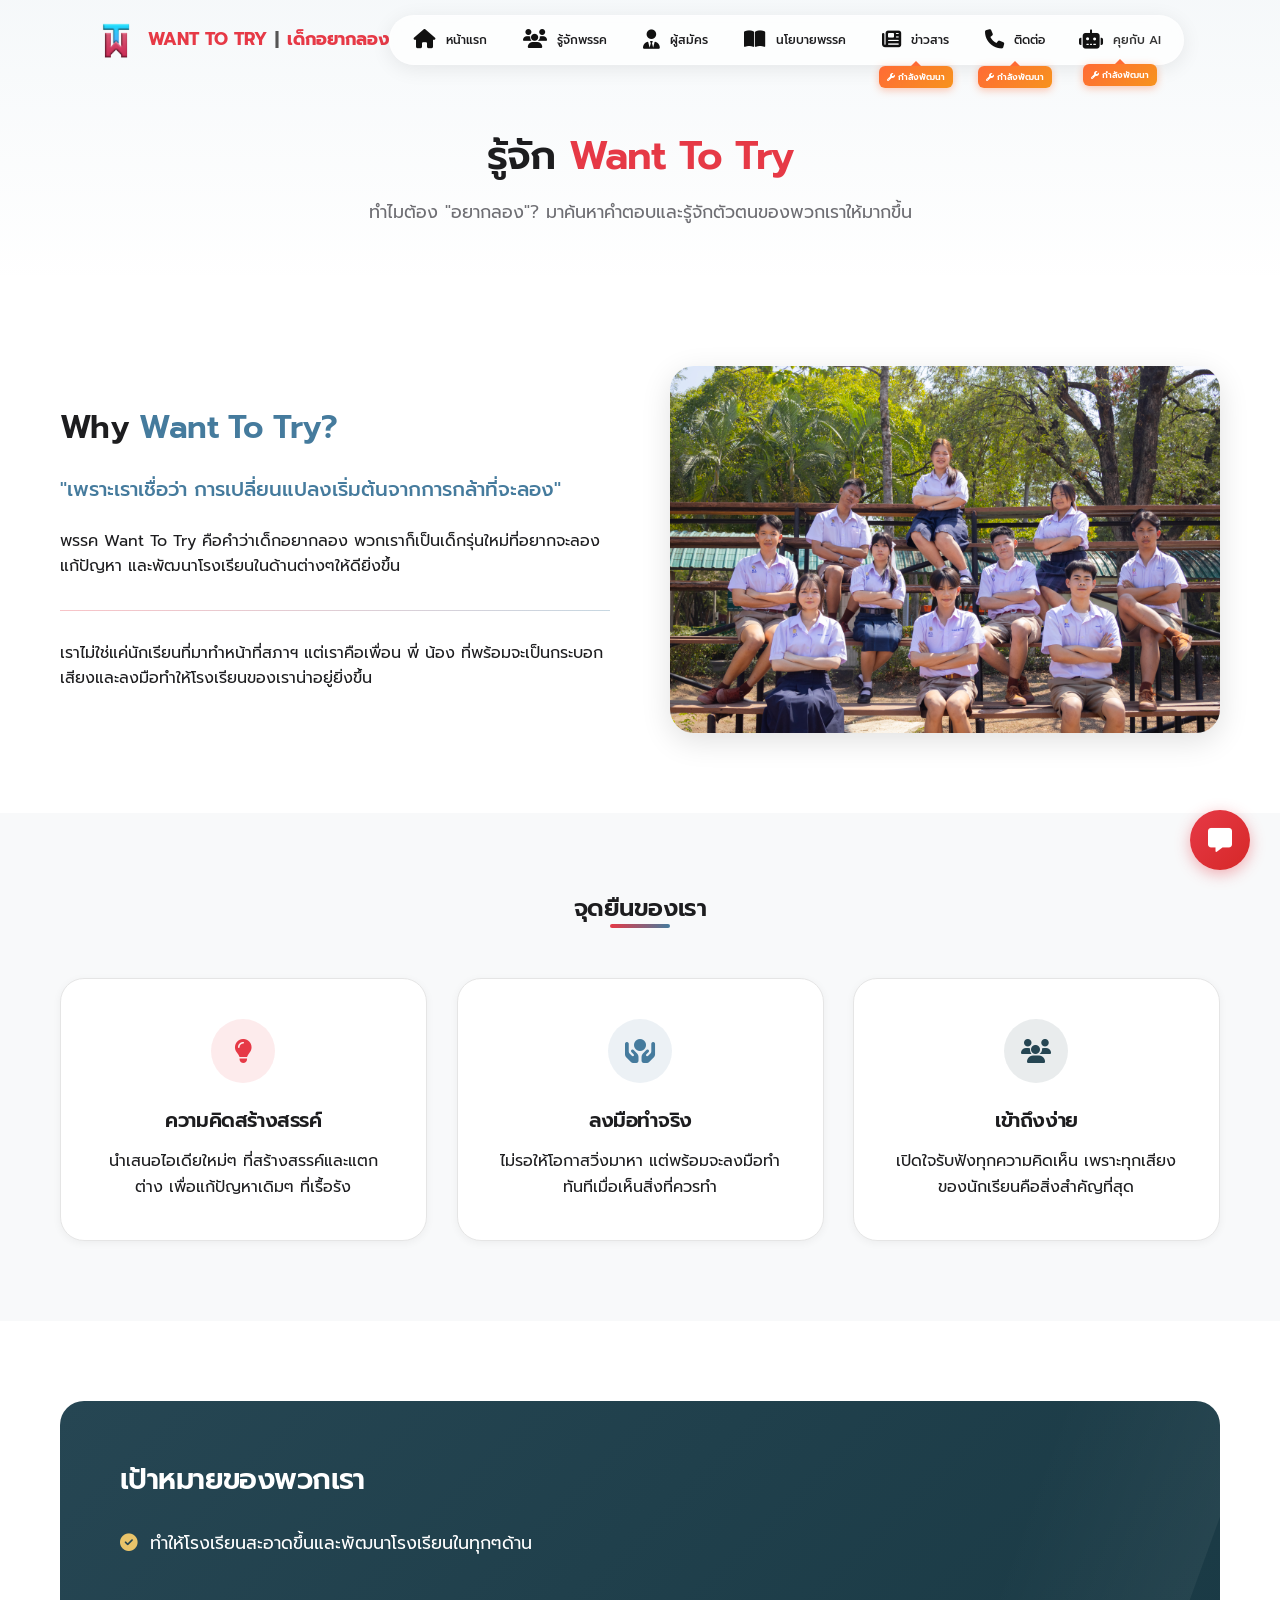
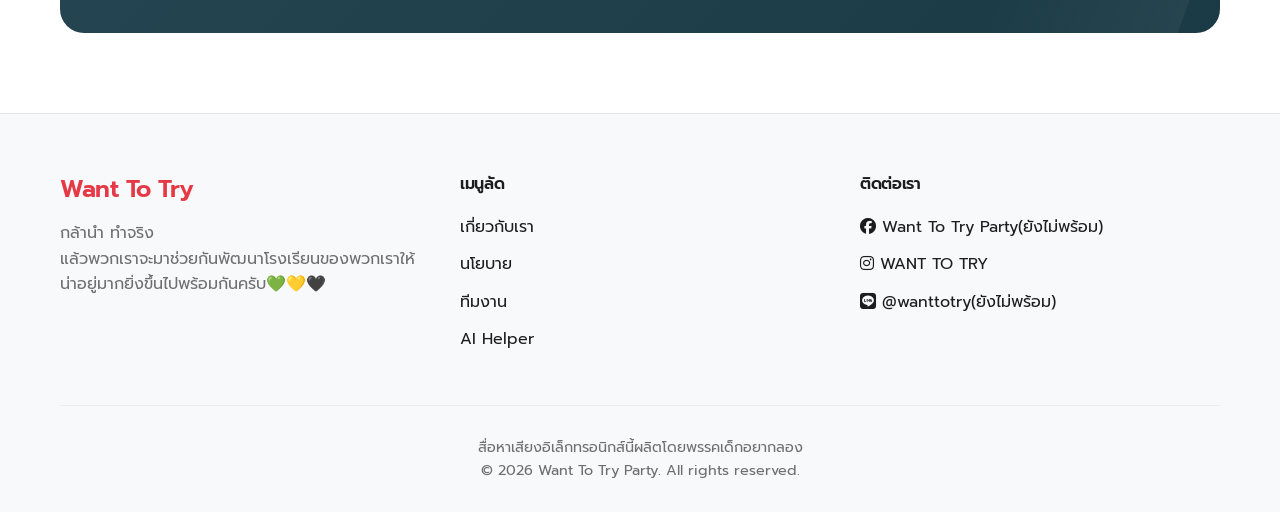
==== commit 982b6ed4: "Add files via upload" ====
--- a/about.html
+++ b/about.html
@@ -75,12 +75,12 @@
                     </div>
                 </div>
 
-                <div class="ai-btn-wrapper">
+                <div class="nav-btn-wrapper">
                     <a href="ai-chat.html" class="btn btn-techno nav-link">
                         <i class="fa-solid fa-robot"></i>
                         <div class="nav-text"><span>คุยกับ AI</span></div>
                     </a>
-                    <div class="dev-badge">
+                    <div class="dev-badge-small">
                         <i class="fa-solid fa-wrench"></i> กำลังพัฒนา
                     </div>
                 </div>
--- a/style.css
+++ b/style.css
@@ -685,12 +685,62 @@
     }
 }
 
-@media (max-width: 768px) {
+@media (max-width: 900px) {
     .dev-badge {
+        display: none !important;
+    }
+
+    /* แสดง dev-badge-small แบบ inline อยู่ข้างหลังชื่อเมนู */
+    .dev-badge-small {
+        position: static !important;
+        transform: none !important;
+        display: inline-flex !important;
+        margin-left: 8px;
+        font-size: 0.5rem;
+        padding: 3px 6px;
+        animation: none;
+    }
+
+    .dev-badge-small::before {
         display: none;
     }
 
-    .dev-badge-small {
+    /* Nav Button Wrapper สำหรับ mobile menu */
+    .nav-btn-wrapper {
+        width: 100%;
+    }
+
+    .nav-btn-wrapper .nav-link,
+    .nav-btn-wrapper .btn-techno {
+        width: 100%;
+        justify-content: flex-start;
+        display: flex;
+        align-items: center;
+    }
+
+    /* AI Button Wrapper */
+    .ai-btn-wrapper {
+        width: 100%;
+    }
+
+    .ai-btn-wrapper .btn-techno {
+        width: 100%;
+        justify-content: flex-start;
+        display: flex;
+        align-items: center;
+    }
+
+    .ai-btn-wrapper .dev-badge {
+        position: static !important;
+        transform: none !important;
+        display: inline-flex !important;
+        margin-left: 8px;
+        font-size: 0.5rem;
+        padding: 3px 6px;
+        animation: none;
+    }
+
+    .ai-btn-wrapper .dev-badge::before {
         display: none;
     }
 }
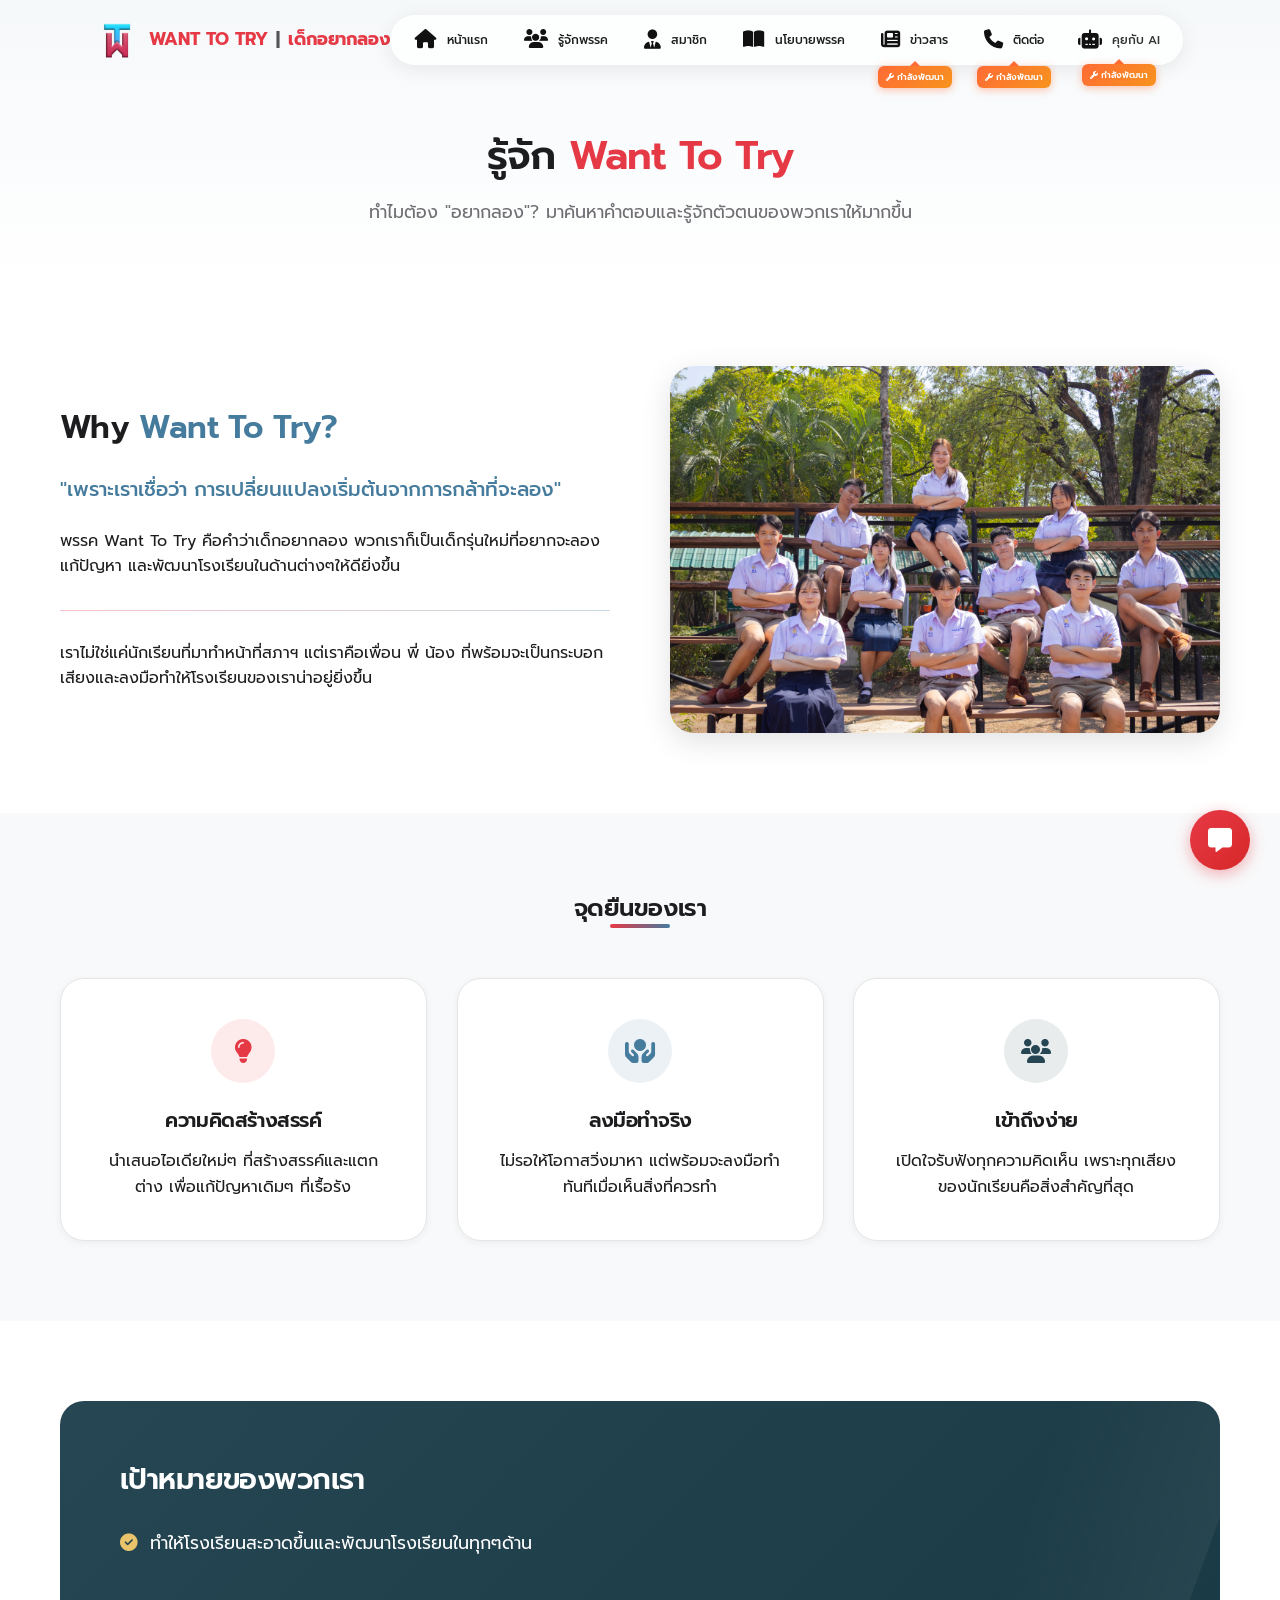
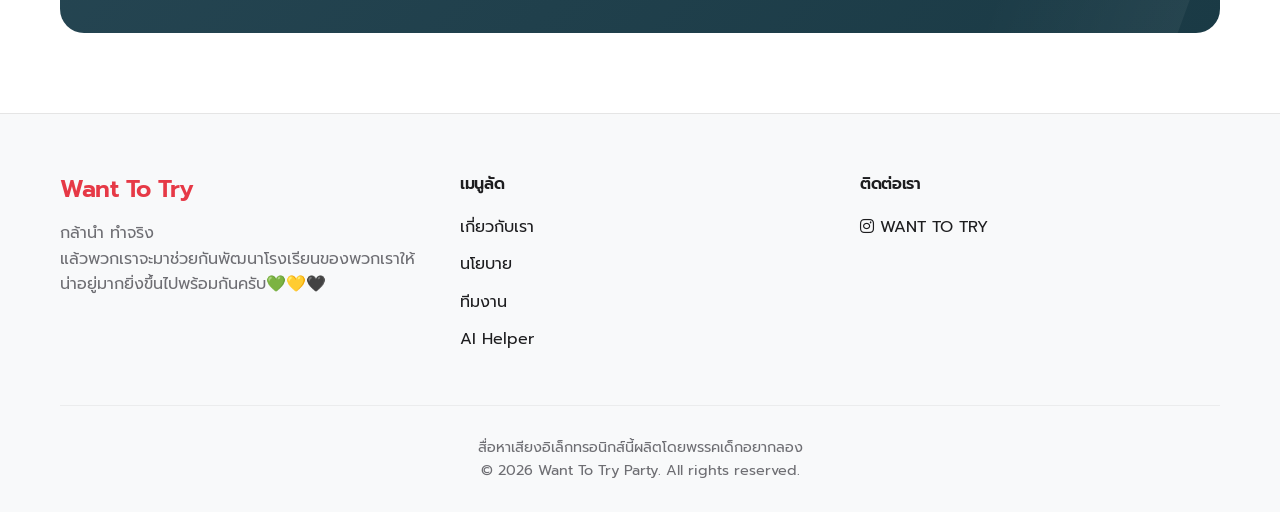
==== commit aafec908: "Add files via upload" ====
--- a/about.html
+++ b/about.html
@@ -50,7 +50,7 @@
                 </a>
                 <a href="candidates.html" class="nav-link">
                     <i class="fa-solid fa-user-tie"></i>
-                    <div class="nav-text"><span>ผู้สมัคร</span></div>
+                    <div class="nav-text"><span>สมาชิก</span></div>
                 </a>
                 <a href="policies.html" class="nav-link">
                     <i class="fa-solid fa-book-open"></i>
@@ -188,11 +188,9 @@
                 <div class="footer-links">
                     <h4>ติดต่อเรา</h4>
                     <ul>
-                        <li><a href="#"><i class="fa-brands fa-facebook"></i> Want To Try Party(ยังไม่พร้อม)</a></li>
                         <li><a
                                 href="https://www.instagram.com/want.to.try.number1?utm_source=ig_web_button_share_sheet&igsh=ZDNlZDc0MzIxNw=="><i
                                     class="fa-brands fa-instagram"></i> WANT TO TRY</a></li>
-                        <li><a href="#"><i class="fa-brands fa-line"></i> @wanttotry(ยังไม่พร้อม)</a></li>
                     </ul>
                 </div>
             </div>
--- a/style.css
+++ b/style.css
@@ -831,6 +831,20 @@
     margin-bottom: 48px;
 }
 
+/* Hero Image (ใช้แทน subtitle) */
+.hero-image-wrapper {
+    margin-bottom: 48px;
+    display: flex;
+    justify-content: center;
+}
+
+.hero-subtitle-image {
+    max-width: 600px;
+    width: 100%;
+    height: auto;
+    border-radius: var(--border-radius-md);
+}
+
 .hero-actions {
     display: flex;
     justify-content: center;
@@ -1086,104 +1100,153 @@
     color: var(--color-school-yellow);
 }
 
-/* Candidates Grid */
+/* Candidates Grid - People's Party Style */
 .candidates-grid {
     display: grid;
-    grid-template-columns: repeat(auto-fill, minmax(280px, 1fr));
+    grid-template-columns: repeat(3, 1fr);
     gap: 32px;
 }
 
 .candidate-card {
-    background: white;
-    border-radius: var(--border-radius-md);
-    overflow: hidden;
-    box-shadow: var(--shadow-sm);
-    transition: var(--transition-normal);
+    background: transparent;
+    border-radius: 0;
+    overflow: visible;
+    box-shadow: none;
+    transition: all 0.5s ease-out;
     cursor: pointer;
-    border: 1px solid var(--color-border);
+    border: none;
     position: relative;
     display: flex;
     flex-direction: column;
+    text-decoration: none;
 }
 
 .candidate-card:hover {
-    transform: translateY(-8px);
-    box-shadow: var(--shadow-lg);
+    transform: scale(1.02);
 }
 
 .candidate-img-wrapper {
-    height: 240px;
-    background: var(--color-bg-light);
-    display: flex;
-    align-items: center;
-    justify-content: center;
+    max-width: 375px;
+    width: 100%;
     position: relative;
     overflow: hidden;
+    border-radius: 24px;
+    margin-bottom: 16px;
+    box-shadow: 0 0 30px rgba(0, 0, 0, 1);
+    transition: all 0.5s ease-out;
+    background: #0d0d0d;
+}
+
+.candidate-card:hover .candidate-img-wrapper {
+    transform: scale(1.05);
+    box-shadow: 0 0 60px rgba(0, 0, 0, 1);
 }
 
 .candidate-img-wrapper img {
     width: 100%;
-    height: 100%;
+    height: auto;
+    display: block;
+    aspect-ratio: 2/3;
     object-fit: cover;
-    transition: var(--transition-normal);
-}
-
-.candidate-card:hover .candidate-img-wrapper img {
-    transform: scale(1.05);
+}
+
+/* Shimmer Effect */
+.candidate-img-wrapper::before {
+    content: '';
+    position: absolute;
+    inset: 0;
+    opacity: 0;
+    background: linear-gradient(105deg, transparent 20%, rgba(255, 255, 255, 0.1) 45%, rgba(255, 255, 255, 0.4) 50%, rgba(255, 255, 255, 0.1) 55%, transparent 80%);
+    transform: translateX(-100%);
+    pointer-events: none;
+    z-index: 2;
+}
+
+.candidate-card:hover .candidate-img-wrapper::before {
+    animation: shimmer 0.8s ease-in-out forwards;
+}
+
+@keyframes shimmer {
+    0% {
+        transform: translateX(-100%);
+        opacity: 0;
+    }
+
+    1% {
+        opacity: 1;
+    }
+
+    100% {
+        transform: translateX(100%);
+        opacity: 0;
+    }
 }
 
 .candidate-placeholder {
-    width: 120px;
-    height: 120px;
-    background: rgba(0, 0, 0, 0.05);
-    border-radius: 50%;
+    width: 100%;
+    aspect-ratio: 2/3;
+    background: transparent;
     display: flex;
     align-items: center;
     justify-content: center;
-    font-size: 3rem;
-    color: var(--color-text-muted);
+    font-size: 4rem;
+    color: rgba(255, 255, 255, 0.2);
 }
 
 .candidate-info {
-    padding: 24px;
+    padding: 0;
     display: flex;
     flex-direction: column;
-    flex-grow: 1;
+    gap: 4px;
 }
 
 .candidate-role {
-    font-size: 0.85rem;
-    text-transform: uppercase;
-    letter-spacing: 0.5px;
+    font-size: 0.9rem;
+    text-transform: none;
+    letter-spacing: 0;
     color: var(--color-primary-red);
     font-weight: 700;
-    margin-bottom: 8px;
+    margin-bottom: 0;
+    opacity: 0.9;
+    transition: color 0.3s;
+}
+
+.candidate-card:hover .candidate-role {
+    color: #ff6b6b;
 }
 
 .candidate-info h3 {
-    font-size: 1.25rem;
-    margin-bottom: 12px;
+    font-size: 1.5rem;
+    margin-bottom: 0;
+    color: rgba(255, 255, 255, 0.9);
+    font-weight: 700;
+    display: inline-flex;
+    align-items: center;
+    transition: color 0.3s;
+}
+
+.candidate-card:hover .candidate-info h3 {
+    color: white;
+}
+
+.candidate-info h3::after {
+    content: '›';
+    font-size: 1.5rem;
+    margin-left: 4px;
+    display: inline-block;
+    transition: transform 0.3s;
+}
+
+.candidate-card:hover .candidate-info h3::after {
+    transform: translateX(4px);
 }
 
 .candidate-motto {
-    color: var(--color-text-muted);
-    font-size: 0.95rem;
-    font-style: italic;
-    margin-bottom: 20px;
+    display: none;
 }
 
 .btn-text {
-    margin-top: auto;
-    background: none;
-    border: none;
-    color: var(--color-primary-blue);
-    font-weight: 600;
-    cursor: pointer;
-    display: flex;
-    align-items: center;
-    gap: 8px;
-    padding: 0;
-    font-size: 0.9rem;
+    display: none;
 }
 
 .btn-text:hover {
@@ -2095,6 +2158,51 @@
     color: var(--color-text-muted);
 }
 
+/* Footer Video Player */
+.footer-video-wrapper {
+    width: 100%;
+    max-width: 320px;
+    margin-top: 16px;
+    border-radius: var(--border-radius-md);
+    overflow: hidden;
+    box-shadow: var(--shadow-md);
+    background: #000;
+}
+
+.footer-video {
+    width: 100%;
+    aspect-ratio: 16 / 9;
+    display: block;
+    border: none;
+    border-radius: var(--border-radius-md);
+}
+
+.footer-video-wrapper video {
+    object-fit: cover;
+}
+
+/* Footer Image */
+.footer-image-wrapper {
+    width: 100%;
+    max-width: 320px;
+    margin-top: 16px;
+    border-radius: var(--border-radius-md);
+    overflow: hidden;
+    box-shadow: var(--shadow-md);
+}
+
+.footer-image {
+    width: 100%;
+    height: auto;
+    display: block;
+    border-radius: var(--border-radius-md);
+    transition: var(--transition-normal);
+}
+
+.footer-image:hover {
+    transform: scale(1.02);
+}
+
 .footer-links h4 {
     margin-bottom: 20px;
 }
@@ -2118,8 +2226,8 @@
 
 /* President Hero Section */
 .president-section {
-    padding: calc(var(--header-height) + 40px) 0 80px;
-    background: linear-gradient(135deg, #1a1a1a 0%, #2d2d2d 100%);
+    padding: calc(var(--header-height) + 60px) 0 100px;
+    background: radial-gradient(ellipse at center top, #3d1015 0%, #1a1a1a 50%, #0d0d0d 100%);
     color: white;
     position: relative;
     overflow: hidden;
@@ -2129,11 +2237,13 @@
 .president-section::before {
     content: '';
     position: absolute;
-    top: 0;
-    left: 0;
-    width: 100%;
-    height: 4px;
-    background: linear-gradient(90deg, var(--color-primary-red), var(--color-primary-blue));
+    top: -50%;
+    left: 50%;
+    transform: translateX(-50%);
+    width: 600px;
+    height: 600px;
+    background: radial-gradient(circle, rgba(230, 57, 70, 0.25) 0%, transparent 70%);
+    pointer-events: none;
 }
 
 .president-container {
@@ -2143,44 +2253,63 @@
     display: flex;
     flex-direction: column;
     align-items: center;
+    position: relative;
+    z-index: 1;
 }
 
 .president-label {
-    font-size: 1.2rem;
+    font-size: 1rem;
     color: var(--color-primary-red);
-    font-weight: 700;
+    font-weight: 600;
     text-transform: uppercase;
     letter-spacing: 2px;
-    margin-bottom: 24px;
+    margin-bottom: 30px;
     display: inline-block;
-    padding: 8px 24px;
-    border: 1px solid var(--color-primary-red);
+    padding: 10px 28px;
+    border: 1.5px solid var(--color-primary-red);
     border-radius: 50px;
     background: rgba(230, 57, 70, 0.1);
 }
 
 .president-image-wrapper {
-    width: 300px;
-    height: 400px;
-    margin-bottom: 30px;
+    width: 375px;
+    max-width: 100%;
+    aspect-ratio: 2/3;
+    margin-bottom: 40px;
     position: relative;
-    border-radius: var(--border-radius-lg);
-    background: var(--color-school-black);
+    border-radius: 32px;
+    background: #0d0d0d;
     overflow: hidden;
-    box-shadow: 0 20px 40px rgba(0, 0, 0, 0.4);
-    border: 1px solid rgba(255, 255, 255, 0.1);
-    transition: var(--transition-normal);
+    box-shadow: 0 0 30px rgba(0, 0, 0, 1);
+    transition: all 0.5s ease-out;
+    border: none;
+}
+
+.president-image-wrapper::before {
+    content: '';
+    position: absolute;
+    inset: 0;
+    opacity: 0;
+    background: linear-gradient(105deg, transparent 20%, rgba(255, 255, 255, 0.1) 45%, rgba(255, 255, 255, 0.4) 50%, rgba(255, 255, 255, 0.1) 55%, transparent 80%);
+    transform: translateX(-100%);
+    pointer-events: none;
+    z-index: 2;
 }
 
 .president-image-wrapper:hover {
-    transform: translateY(-10px);
-    box-shadow: 0 30px 60px rgba(0, 0, 0, 0.5);
+    transform: scale(1.05);
+    box-shadow: 0 0 90px rgba(0, 0, 0, 1);
+}
+
+.president-image-wrapper:hover::before {
+    animation: shimmer 0.8s ease-in-out forwards;
 }
 
 .president-image-wrapper img {
     width: 100%;
     height: 100%;
     object-fit: cover;
+    transition: all 0.5s ease-out;
 }
 
 .president-placeholder {
@@ -2195,60 +2324,69 @@
 }
 
 .president-info h1 {
-    font-size: 3.5rem;
+    font-size: 3rem;
     margin-bottom: 16px;
-    background: linear-gradient(90deg, #fff, #ccc);
-    background-clip: text;
-    -webkit-background-clip: text;
-    -webkit-text-fill-color: transparent;
+    color: white;
+    font-weight: 700;
+    background: none;
+    -webkit-text-fill-color: unset;
 }
 
 .president-quote {
-    font-size: 1.5rem;
-    color: rgba(255, 255, 255, 0.7);
-    font-style: italic;
-    max-width: 800px;
+    font-size: 1.3rem;
+    color: rgba(255, 255, 255, 0.5);
+    font-style: normal;
+    max-width: 600px;
     margin: 0 auto 30px;
     line-height: 1.4;
 }
 
 .president-actions {
-    margin-top: 20px;
+    margin-top: 24px;
 }
 
 .btn-president {
-    padding: 14px 32px;
-    font-size: 1.1rem;
+    padding: 16px 36px;
+    font-size: 1rem;
     background: transparent;
-    border: 2px solid white;
+    border: 2px solid rgba(255, 255, 255, 0.5);
     color: white;
     border-radius: 50px;
     cursor: pointer;
     transition: var(--transition-normal);
+    font-family: inherit;
+    font-weight: 500;
 }
 
 .btn-president:hover {
     background: white;
     color: #1a1a1a;
+    border-color: white;
 }
 
 /* Members Section Header */
+.members-section {
+    background: linear-gradient(180deg, #0d0d0d 0%, #1a1a1a 100%);
+    padding: 60px 0 80px;
+}
+
 .members-header {
     text-align: center;
-    margin: 60px 0 40px;
+    margin: 0 0 50px;
     position: relative;
 }
 
 .members-header h2 {
-    font-size: 2.5rem;
-    color: var(--color-school-black);
+    font-size: 2.2rem;
+    color: white;
     margin-bottom: 16px;
+    font-weight: 600;
 }
 
 .members-header-line {
     width: 80px;
     height: 4px;
-    background: var(--color-primary-blue);
+    background: var(--color-primary-red);
     margin: 0 auto;
     border-radius: 2px;
 }
@@ -2304,7 +2442,6 @@
 
 /* Candidates Card Dark */
 body.dark-theme .candidate-card {
-    background-color: #222;
     border-color: #333;
 }
 
@@ -3898,4 +4035,166 @@
     .pillar-card:hover h3 {
         transform: none;
     }
+}
+
+/* ===== Disclaimer Modal ===== */
+.disclaimer-overlay {
+    position: fixed;
+    top: 0;
+    left: 0;
+    right: 0;
+    bottom: 0;
+    background: rgba(248, 249, 250, 0.95);
+    backdrop-filter: blur(10px);
+    -webkit-backdrop-filter: blur(10px);
+    z-index: 9999;
+    display: flex;
+    align-items: center;
+    justify-content: center;
+    padding: 20px;
+    opacity: 0;
+    visibility: hidden;
+    transition: all 0.3s ease;
+}
+
+.disclaimer-overlay.show {
+    opacity: 1;
+    visibility: visible;
+}
+
+.disclaimer-modal {
+    background: white;
+    border-radius: 20px;
+    max-width: 480px;
+    width: 100%;
+    max-height: 85vh;
+    overflow-y: auto;
+    padding: 0;
+    box-shadow: 0 20px 60px rgba(0, 0, 0, 0.15);
+    transform: translateY(20px) scale(0.95);
+    transition: transform 0.3s ease;
+    border: 1px solid rgba(0, 0, 0, 0.05);
+}
+
+.disclaimer-overlay.show .disclaimer-modal {
+    transform: translateY(0) scale(1);
+}
+
+.disclaimer-header {
+    display: flex;
+    align-items: center;
+    justify-content: center;
+    gap: 10px;
+    padding: 24px 32px 16px;
+    border-bottom: 1px solid #f0f0f0;
+}
+
+.disclaimer-logo {
+    width: 36px;
+    height: 36px;
+    object-fit: contain;
+}
+
+.disclaimer-brand {
+    font-size: 0.85rem;
+    font-weight: 700;
+    color: var(--color-primary-red);
+    letter-spacing: 1px;
+    text-transform: uppercase;
+}
+
+.disclaimer-title {
+    font-size: 1.15rem;
+    font-weight: 700;
+    color: var(--color-primary-blue);
+    text-align: center;
+    margin: 0;
+    padding: 20px 32px 0;
+}
+
+.disclaimer-content {
+    color: var(--color-text-main);
+    font-size: 0.85rem;
+    line-height: 1.8;
+    padding: 16px 32px 24px;
+}
+
+.disclaimer-intro {
+    margin-bottom: 20px;
+    color: var(--color-text-muted);
+    font-size: 0.82rem;
+}
+
+.disclaimer-item {
+    margin-bottom: 14px;
+    padding-left: 0;
+    text-align: left;
+}
+
+.disclaimer-item strong {
+    color: var(--color-primary-red);
+    font-weight: 600;
+}
+
+.disclaimer-link {
+    color: var(--color-primary-blue);
+    text-decoration: underline;
+    font-weight: 500;
+}
+
+.disclaimer-link:hover {
+    color: var(--color-primary-red);
+}
+
+.disclaimer-accept-btn {
+    display: block;
+    width: calc(100% - 48px);
+    margin: 0 24px 24px;
+    padding: 14px 24px;
+    background: linear-gradient(135deg, var(--color-primary-red), #D62828);
+    color: white;
+    border: none;
+    border-radius: 12px;
+    font-size: 0.95rem;
+    font-weight: 600;
+    font-family: inherit;
+    cursor: pointer;
+    transition: var(--transition-normal);
+    box-shadow: 0 4px 15px rgba(230, 57, 70, 0.3);
+}
+
+.disclaimer-accept-btn:hover {
+    transform: translateY(-2px);
+    box-shadow: 0 6px 20px rgba(230, 57, 70, 0.4);
+}
+
+.disclaimer-accept-btn:active {
+    transform: translateY(0);
+}
+
+@media (max-width: 480px) {
+    .disclaimer-modal {
+        max-width: 95%;
+        border-radius: 16px;
+    }
+
+    .disclaimer-header {
+        padding: 20px 20px 14px;
+    }
+
+    .disclaimer-title {
+        font-size: 1.05rem;
+        padding: 16px 20px 0;
+    }
+
+    .disclaimer-content {
+        font-size: 0.8rem;
+        padding: 14px 20px 20px;
+    }
+
+    .disclaimer-accept-btn {
+        width: calc(100% - 40px);
+        margin: 0 20px 20px;
+        padding: 12px 20px;
+    }
 }
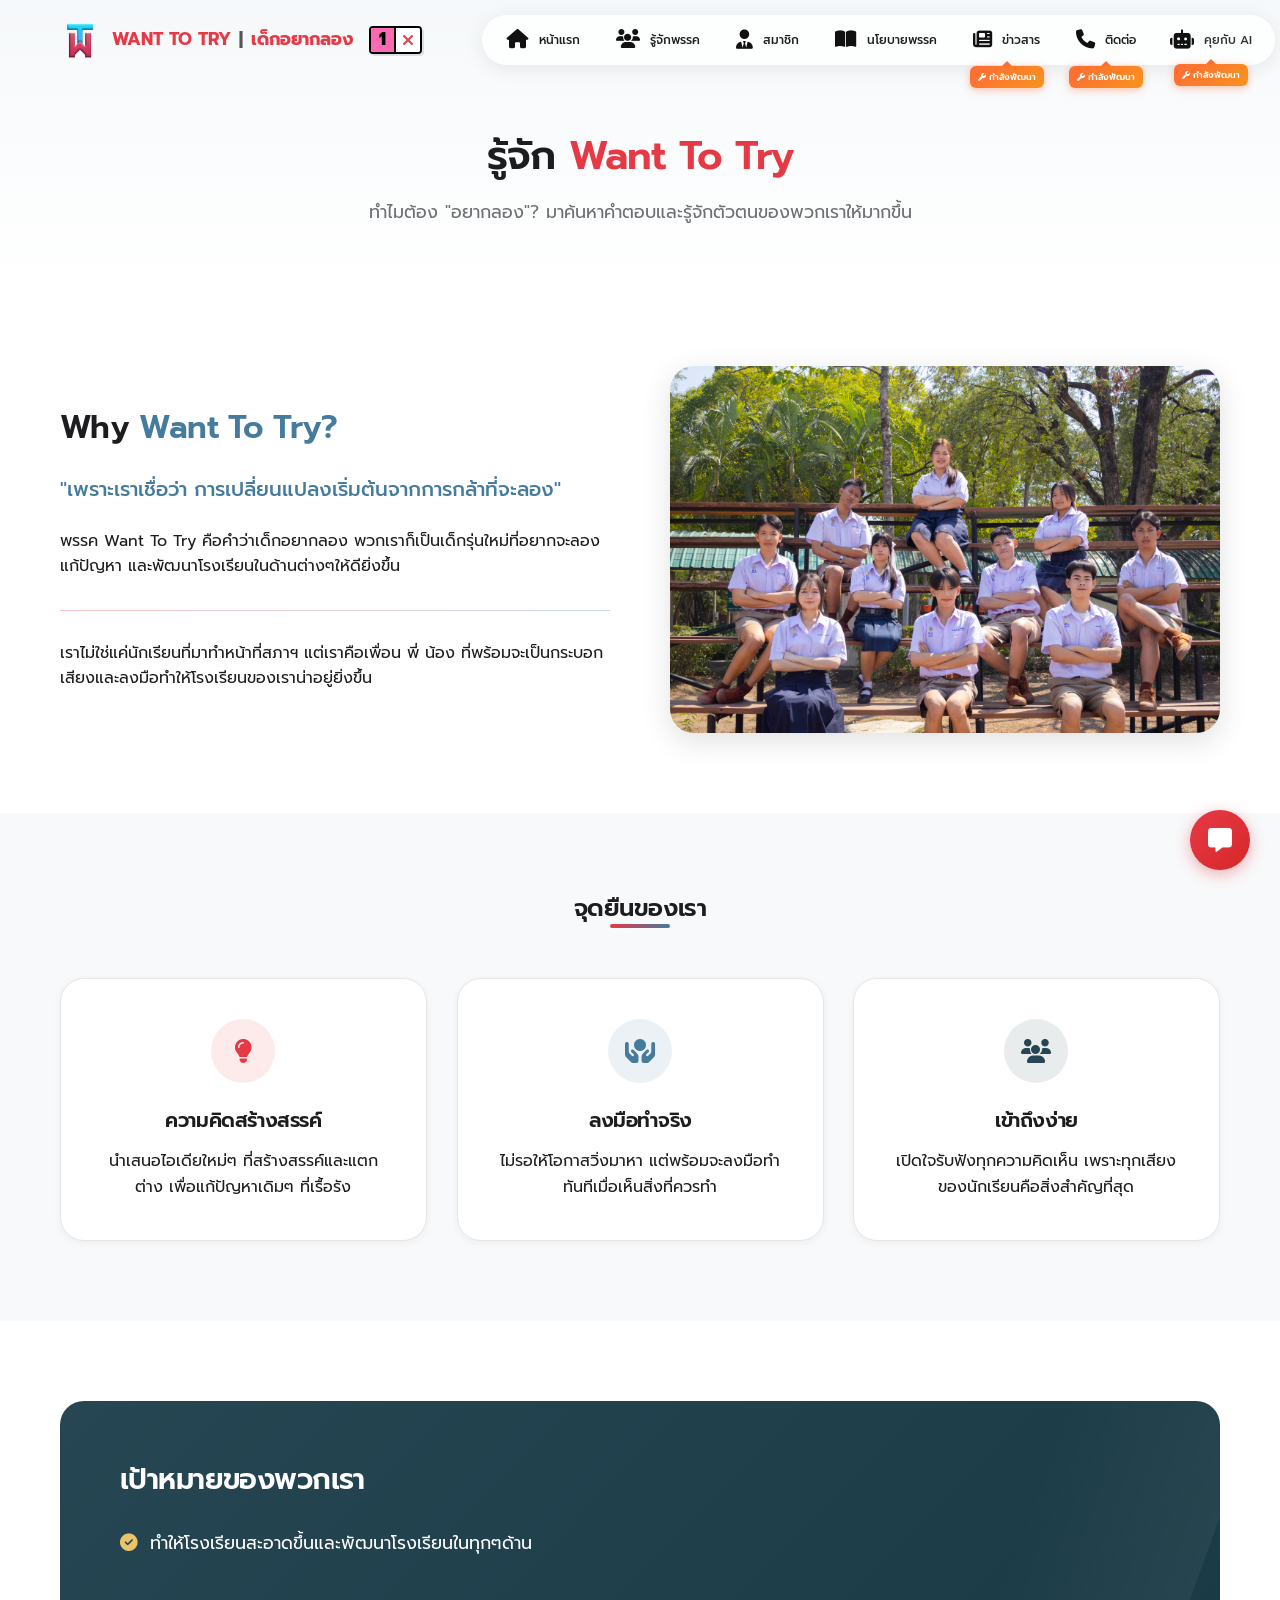
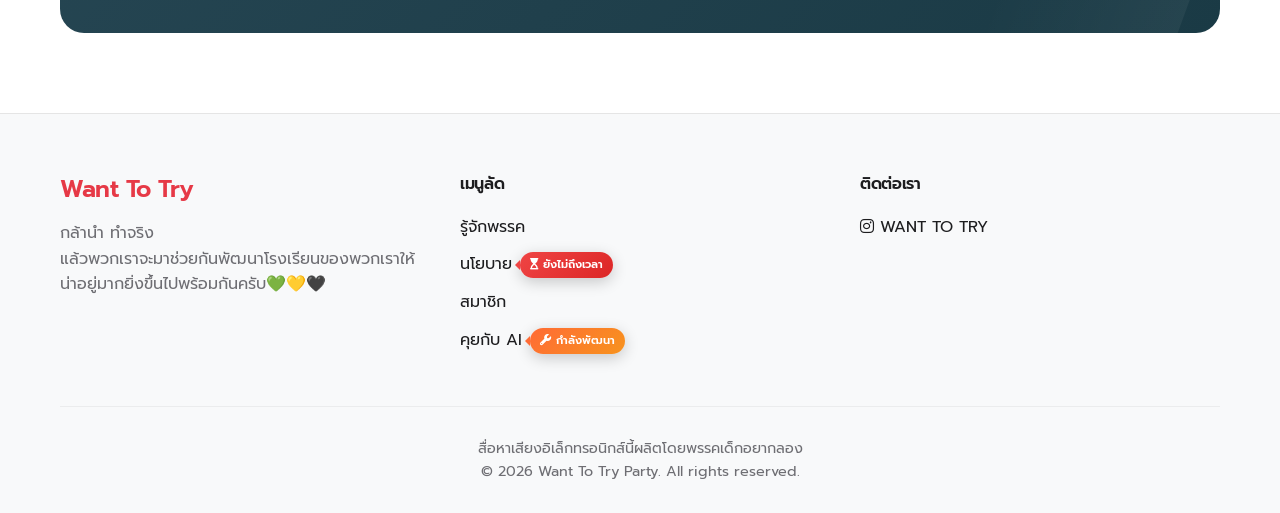
==== commit 8af87c53: "Add files via upload" ====
--- a/about.html
+++ b/about.html
@@ -28,6 +28,10 @@
                 <img src="images/Logo.png" alt="logo" width="40" height="40">
                 <div class="logo-text">
                     <div class="logo-row">Want To Try<span class="sep">|</span> <span class="black">เด็กอยากลอง</span>
+                        <div class="party-number">
+                            <div class="p-num">1</div>
+                            <div class="p-mark"><i class="fa-solid fa-xmark"></i></div>
+                        </div>
                     </div>
                 </div>
             </a>
@@ -40,6 +44,15 @@
             </div>
 
             <div class="nav-links">
+                <div class="mobile-menu-header">
+                    <div class="mobile-menu-logo">
+                        <img src="images/Logo.png" alt="logo">
+                        Want To Try
+                    </div>
+                    <div class="mobile-menu-close" onclick="toggleMenu()">
+                        <i class="fa-solid fa-xmark"></i>
+                    </div>
+                </div>
                 <a href="index.html" class="nav-link">
                     <i class="fa-solid fa-house"></i>
                     <div class="nav-text"><span>หน้าแรก</span></div>
@@ -179,10 +192,13 @@
                 <div class="footer-links">
                     <h4>เมนูลัด</h4>
                     <ul>
-                        <li><a href="about.html">เกี่ยวกับเรา</a></li>
-                        <li><a href="policies.html">นโยบาย</a></li>
-                        <li><a href="candidates.html">ทีมงาน</a></li>
-                        <li><a href="ai-chat.html">AI Helper</a></li>
+                        <li><a href="about.html">รู้จักพรรค</a></li>
+                        <li><a href="#" class="badge-link" onclick="return false;">นโยบาย <span
+                                    class="badge-tooltip wait"><i class="fa-solid fa-hourglass-start"></i>
+                                    ยังไม่ถึงเวลา</span></a></li>
+                        <li><a href="candidates.html">สมาชิก</a></li>
+                        <li><a href="#" class="badge-link" onclick="return false;">คุยกับ AI <span
+                                    class="badge-tooltip"><i class="fa-solid fa-wrench"></i> กำลังพัฒนา</span></a></li>
                     </ul>
                 </div>
                 <div class="footer-links">
--- a/style.css
+++ b/style.css
@@ -475,12 +475,57 @@
     margin: 0 2px;
 }
 
+/* Party Number Badge */
+.party-number {
+    display: flex;
+    align-items: center;
+    margin-left: 10px;
+    height: 28px;
+    border: 2px solid black;
+    /* Outer border ensures the look of a contiguous box */
+    border-radius: 4px;
+    /* Slight rounding for better look, or 0 for sharp */
+    overflow: hidden;
+    box-shadow: 2px 2px 0 rgba(0, 0, 0, 0.1);
+}
+
+.p-num {
+    background-color: #ff69b4;
+    /* Hot pink/Magenta as seen in user image */
+    color: black;
+    font-weight: 800;
+    padding: 0 8px;
+    height: 100%;
+    display: flex;
+    align-items: center;
+    justify-content: center;
+    font-size: 1.1rem;
+    border-right: 2px solid black;
+}
+
+.p-mark {
+    background-color: white;
+    color: black;
+    padding: 0 6px;
+    height: 100%;
+    display: flex;
+    align-items: center;
+    justify-content: center;
+}
+
+.p-mark i {
+    font-size: 1rem;
+    font-weight: 900;
+}
+
 /* Nav Menu Pill */
 /* Nav Menu Pill (Light Theme) */
 .nav-links {
     display: flex;
     align-items: center;
     gap: 4px;
+    margin-left: 100px;
+    /* Added spacing from logo/badge */
     background: rgba(255, 255, 255, 0.75);
     backdrop-filter: blur(15px);
     -webkit-backdrop-filter: blur(15px);
@@ -499,6 +544,8 @@
     display: flex;
     align-items: center;
     gap: 4px;
+    margin-left: 100px;
+    /* Added spacing from logo/badge */
     background: rgba(20, 20, 20, 0.6);
     backdrop-filter: blur(15px);
     -webkit-backdrop-filter: blur(15px);
@@ -506,6 +553,8 @@
     border-radius: 50px;
     box-shadow: 0 8px 32px rgba(0, 0, 0, 0.4);
     border: 1px solid rgba(255, 255, 255, 0.1);
+    flex-wrap: nowrap;
+    white-space: nowrap;
 }
 
 .nav-linkss .nav-link {
@@ -787,6 +836,94 @@
     font-size: 0.5rem;
 }
 
+/* Badge Tooltip Styles */
+/* Badge Tooltip Styles */
+.badge-link {
+    display: inline-flex;
+    align-items: center;
+    gap: 8px;
+    position: relative;
+    text-decoration: none;
+    vertical-align: middle;
+}
+
+.badge-tooltip {
+    position: relative;
+    /* Static flow */
+    background: linear-gradient(135deg, #ff6b35, #f7931e);
+    color: white;
+    padding: 4px 10px;
+    border-radius: 50px;
+    font-size: 0.7rem;
+    font-weight: 600;
+    white-space: nowrap;
+    box-shadow: 0 4px 15px rgba(0, 0, 0, 0.2);
+    display: inline-flex;
+    align-items: center;
+    gap: 5px;
+    visibility: visible;
+    opacity: 1;
+}
+
+/* Arrow: Left side (pointing to text) by default */
+.badge-tooltip::before {
+    content: '';
+    position: absolute;
+    top: 50%;
+    left: -5px;
+    transform: translateY(-50%);
+    border-top: 5px solid transparent;
+    border-bottom: 5px solid transparent;
+    border-right: 5px solid #ff6b35;
+}
+
+/* Variant: Wait */
+.badge-tooltip.wait {
+    background: linear-gradient(135deg, #ef4444, #dc2626);
+}
+
+.badge-tooltip.wait::before {
+    border-right-color: #ef4444;
+}
+
+/* Mobile Optimization: Align Right (Space Between) like Settings Menu */
+@media (max-width: 768px) {
+    .footer-links ul li {
+        display: block;
+        /* Ensure list item takes width */
+    }
+
+    .badge-link {
+        display: flex;
+        /* Change to flex container */
+        width: 100%;
+        /* Full width */
+        flex-direction: row;
+        /* Row layout */
+        align-items: center;
+        justify-content: space-between;
+        /* Push badge to right */
+        gap: 10px;
+        padding-right: 10px;
+        /* Safe padding */
+    }
+
+    .badge-tooltip {
+        font-size: 0.65rem;
+        padding: 4px 10px;
+        margin-left: auto;
+        /* Ensure it sticks to right if flex behavior varies */
+        position: static;
+        /* Remove relative/absolute positioning logic for simple flow */
+        transform: none;
+    }
+
+    /* Remove arrow on mobile for pill style */
+    .badge-tooltip::before {
+        display: none;
+    }
+}
+
 /* Hero Section */
 .hero {
     padding-top: calc(var(--header-height) + 80px);
@@ -1692,45 +1829,7 @@
     color: white;
 }
 
-/* Disclaimer Modal */
-.disclaimer-modal {
-    display: flex;
-    /* Hidden by default, toggled via JS */
-    position: fixed;
-    z-index: 3000;
-    left: 0;
-    top: 0;
-    width: 100%;
-    height: 100%;
-    background-color: rgba(38, 70, 83, 0.9);
-    align-items: center;
-    justify-content: center;
-    backdrop-filter: blur(8px);
-}
-
-.disclaimer-content {
-    background-color: white;
-    width: 90%;
-    max-width: 600px;
-    border-radius: var(--border-radius-lg);
-    padding: 40px;
-    text-align: center;
-    box-shadow: 0 20px 50px rgba(0, 0, 0, 0.3);
-    position: relative;
-    animation: zoomIn 0.3s cubic-bezier(0.18, 0.89, 0.32, 1.28);
-}
-
-@keyframes zoomIn {
-    from {
-        transform: scale(0.8);
-        opacity: 0;
-    }
-
-    to {
-        transform: scale(1);
-        opacity: 1;
-    }
-}
+/* Old disclaimer styles removed */
 
 .disclaimer-logo {
     font-size: 3rem;
@@ -3651,6 +3750,11 @@
    COMPREHENSIVE MOBILE RESPONSIVE
    ==================================== */
 
+/* Mobile Menu Header - Hidden on Desktop */
+.mobile-menu-header {
+    display: none !important;
+}
+
 /* Mobile Navigation - Hamburger Menu */
 @media (max-width: 900px) {
     .navbar {
@@ -3661,57 +3765,192 @@
         padding: 0 15px;
     }
 
+    /* Mobile Menu Header - Visible on Mobile */
+    .mobile-menu-header {
+        display: flex !important;
+        align-items: center;
+        justify-content: space-between;
+        width: 100%;
+        padding: 0 0 20px 0;
+        margin-bottom: 0px;
+        border-bottom: 1px solid rgba(0, 0, 0, 0.05);
+    }
+
+    .mobile-menu-logo {
+        display: flex;
+        align-items: center;
+        gap: 10px;
+        font-size: 1.1rem;
+        font-weight: 700;
+        color: #333;
+        text-transform: uppercase;
+    }
+
+    .mobile-menu-logo img {
+        width: 35px;
+        height: 35px;
+    }
+
+    .mobile-menu-close {
+        width: 44px;
+        height: 44px;
+        display: flex;
+        align-items: center;
+        justify-content: center;
+        font-size: 1.6rem;
+        color: #333;
+        cursor: pointer;
+        border-radius: 50%;
+        transition: background 0.2s;
+    }
+
+    .mobile-menu-close:hover {
+        background: rgba(0, 0, 0, 0.05);
+        color: var(--color-primary-red);
+    }
+
+    /* Mobile Navigation Redesign - Refined Full Screen */
     .nav-links,
     .nav-linkss {
-        position: fixed;
-        top: 60px;
-        left: 0;
-        right: 0;
-        background: rgba(255, 255, 255, 0.98);
-        backdrop-filter: blur(20px);
-        -webkit-backdrop-filter: blur(20px);
+        position: fixed !important;
+        top: 0 !important;
+        left: 0 !important;
+        right: 0 !important;
+        bottom: 0 !important;
+        width: 100vw !important;
+        height: 100vh !important;
+        background: white !important;
         flex-direction: column;
-        padding: 20px;
-        gap: 8px;
-        border-radius: 0;
-        box-shadow: 0 10px 40px rgba(0, 0, 0, 0.15);
-        max-height: calc(100vh - 60px);
+        padding: 30px 24px 40px !important;
+        /* Adjusted top padding for header */
+        margin: 0 !important;
+        gap: 0;
+        border-radius: 0 !important;
+        box-shadow: none !important;
+        max-height: none !important;
         overflow-y: auto;
-        transform: translateY(-120%);
+        overflow-x: hidden;
+        transform: translateY(-100%);
         opacity: 0;
-        transition: all 0.3s ease;
-        z-index: 999;
+        visibility: hidden;
+        transition: all 0.4s cubic-bezier(0.165, 0.84, 0.44, 1);
+        z-index: 9999 !important;
+        /* Highest priority */
+        display: flex;
+        box-sizing: border-box;
     }
 
     .nav-links.active,
     .nav-linkss.active {
         transform: translateY(0);
         opacity: 1;
-    }
-
+        visibility: visible;
+    }
+
+    /* Override dark theme nav for mobile consistency */
     .nav-linkss {
-        background: rgba(20, 20, 30, 0.98);
-    }
-
+        background: white;
+    }
+
+    .nav-linkss .nav-link,
+    .nav-linkss .nav-link i,
+    .nav-linkss .nav-text span {
+        color: #333 !important;
+    }
+
+    /* List Items */
     .nav-link {
         width: 100%;
-        padding: 14px 20px;
-        border-radius: 12px;
+        padding: 18px 0;
+        border-radius: 0;
         justify-content: flex-start;
-    }
-
-    .nav-link:hover {
-        background: rgba(230, 57, 70, 0.1);
+        border-bottom: 1px solid rgba(0, 0, 0, 0.05);
+        background: transparent !important;
+        box-sizing: border-box;
+    }
+
+    .nav-link:last-child {
+        border-bottom: none;
+    }
+
+    /* Large Icons */
+    .nav-link i {
+        font-size: 1.5rem;
+        width: 40px;
+        /* Fixed width for alignment */
+        text-align: center;
+        color: #1a1a1a;
+        margin-right: 15px;
+        flex-shrink: 0;
+    }
+
+    .nav-text {
+        font-size: 1.05rem;
+        font-weight: 600;
+        color: #333;
+        flex-grow: 1;
+        /* Allow text to take space */
+        white-space: nowrap;
+        overflow: hidden;
+        text-overflow: ellipsis;
+    }
+
+    /* Wrapper for items with badges */
+    .nav-btn-wrapper {
+        display: flex;
+        align-items: center;
+        justify-content: space-between;
+        width: 100%;
+        border-bottom: 1px solid rgba(0, 0, 0, 0.05);
+        box-sizing: border-box;
+    }
+
+    .nav-btn-wrapper .nav-link {
+        border-bottom: none;
+        width: auto;
+        flex: 1;
+        padding: 18px 0;
+        min-width: 0;
+        /* Allow flex shrink */
+    }
+
+    /* Mobile Badges (Pill style on right) */
+    .dev-badge-small {
+        position: static;
+        transform: none;
+        animation: none;
+        margin-left: 10px;
+        background: linear-gradient(135deg, #ff9f43, #ff6b35);
+        padding: 6px 12px;
+        font-size: 0.75rem;
+        border-radius: 30px;
+        box-shadow: none;
+        flex-shrink: 0;
+        /* Prevent badge from shrinking */
+        white-space: nowrap;
     }
 
     .ai-btn-wrapper {
         width: 100%;
-        flex-direction: column;
+        flex-direction: row;
+        align-items: center;
+        justify-content: space-between;
+        border-bottom: 1px solid rgba(0, 0, 0, 0.05);
+        box-sizing: border-box;
     }
 
     .ai-btn-wrapper .btn-techno {
-        width: 100%;
+        width: auto;
+        flex: 1;
+        padding: 18px 0;
         justify-content: flex-start;
+        border-radius: 0;
+        min-width: 0;
+    }
+
+    .ai-btn-wrapper .dev-badge-small {
+        margin-left: 10px;
+        margin-top: 0;
     }
 
     .logo-text {
@@ -4038,15 +4277,18 @@
 }
 
 /* ===== Disclaimer Modal ===== */
+/* ===== Disclaimer Modal (People's Party Style - Modern Refined) ===== */
 .disclaimer-overlay {
     position: fixed;
     top: 0;
     left: 0;
     right: 0;
     bottom: 0;
-    background: rgba(248, 249, 250, 0.95);
-    backdrop-filter: blur(10px);
-    -webkit-backdrop-filter: blur(10px);
+    background: rgba(0, 0, 0, 0.6);
+    /* Slightly darker for better focus */
+    backdrop-filter: blur(12px);
+    /* Increased blur */
+    -webkit-backdrop-filter: blur(12px);
     z-index: 9999;
     display: flex;
     align-items: center;
@@ -4054,7 +4296,7 @@
     padding: 20px;
     opacity: 0;
     visibility: hidden;
-    transition: all 0.3s ease;
+    transition: all 0.4s cubic-bezier(0.25, 0.8, 0.25, 1);
 }
 
 .disclaimer-overlay.show {
@@ -4063,138 +4305,193 @@
 }
 
 .disclaimer-modal {
+    display: block;
+    /* Ensure block layout */
     background: white;
-    border-radius: 20px;
+    border-radius: 28px;
+    /* Significantly rounder for modern look */
     max-width: 480px;
+    /* Slightly narrower for mobile-friendliness */
     width: 100%;
     max-height: 85vh;
+    /* Limit height */
     overflow-y: auto;
+    /* Enable scrolling for content */
+    display: flex;
+    /* Flex to manage sticky footer */
+    flex-direction: column;
     padding: 0;
-    box-shadow: 0 20px 60px rgba(0, 0, 0, 0.15);
-    transform: translateY(20px) scale(0.95);
-    transition: transform 0.3s ease;
-    border: 1px solid rgba(0, 0, 0, 0.05);
+    /* Premium Multi-layer Shadow */
+    box-shadow:
+        0 20px 50px -12px rgba(0, 0, 0, 0.5),
+        0 0 0 1px rgba(0, 0, 0, 0.05);
+    /* Subtle border ring */
+    transform: translateY(30px) scale(0.95);
+    transition: all 0.5s cubic-bezier(0.34, 1.56, 0.64, 1);
+    /* Bouncy entrance */
+    border: none;
 }
 
 .disclaimer-overlay.show .disclaimer-modal {
     transform: translateY(0) scale(1);
 }
 
-.disclaimer-header {
-    display: flex;
-    align-items: center;
-    justify-content: center;
-    gap: 10px;
-    padding: 24px 32px 16px;
-    border-bottom: 1px solid #f0f0f0;
-}
-
-.disclaimer-logo {
-    width: 36px;
-    height: 36px;
-    object-fit: contain;
-}
-
-.disclaimer-brand {
-    font-size: 0.85rem;
+.disclaimer-header-dark {
+    background: linear-gradient(180deg, #1b2742 0%, #162035 100%);
+    /* Subtle gradient */
+    padding: 20px 24px;
+    /* Reduced padding (was 28px) */
+    display: flex;
+    flex-direction: column;
+    align-items: center;
+    gap: 8px;
+    /* Reduced gap (was 10px) */
+    flex-shrink: 0;
+    /* Prevent header from shrinking */
+}
+
+.disclaimer-logo-light {
+    width: 42px;
+    /* Reduced size (was 56px) */
+    height: auto;
+    filter: drop-shadow(0 4px 6px rgba(0, 0, 0, 0.3));
+}
+
+.disclaimer-header-content {
+    display: flex;
+    flex-direction: column;
+    align-items: center;
+    text-align: center;
+}
+
+.disclaimer-brand-light {
+    color: white;
+    font-size: 0.9rem;
+    /* Reduced font size (was 1rem) */
     font-weight: 700;
-    color: var(--color-primary-red);
-    letter-spacing: 1px;
-    text-transform: uppercase;
+    letter-spacing: 0.5px;
+}
+
+.disclaimer-brand-en {
+    color: rgba(255, 255, 255, 0.8);
+    font-size: 0.65rem;
+    /* Reduced font size (was 0.7rem) */
+    font-weight: 500;
+    letter-spacing: 1.5px;
+    margin-top: 2px;
+}
+
+.disclaimer-body {
+    padding: 24px;
+    overflow-y: auto;
+    /* Allow body text to scroll */
+    flex-grow: 1;
+    /* Take remaining space */
 }
 
 .disclaimer-title {
-    font-size: 1.15rem;
+    font-size: 1.4rem;
     font-weight: 700;
-    color: var(--color-primary-blue);
+    color: #111;
     text-align: center;
-    margin: 0;
-    padding: 20px 32px 0;
+    margin-bottom: 24px;
+    line-height: 1.3;
 }
 
 .disclaimer-content {
-    color: var(--color-text-main);
-    font-size: 0.85rem;
-    line-height: 1.8;
-    padding: 16px 32px 24px;
+    color: #444;
+    /* Softer text color */
+    font-size: 0.95rem;
+    line-height: 1.65;
+    /* Better readability */
 }
 
 .disclaimer-intro {
     margin-bottom: 20px;
-    color: var(--color-text-muted);
-    font-size: 0.82rem;
-}
-
-.disclaimer-item {
-    margin-bottom: 14px;
-    padding-left: 0;
+    color: #222;
+    font-weight: 600;
     text-align: left;
 }
 
-.disclaimer-item strong {
-    color: var(--color-primary-red);
+.disclaimer-item-text {
+    margin-bottom: 16px;
+    text-align: left;
+}
+
+.disclaimer-item-text strong {
+    color: #000;
+    font-weight: 700;
+}
+
+.disclaimer-link-orange {
+    color: #ff601b;
+    text-decoration: none;
     font-weight: 600;
-}
-
-.disclaimer-link {
-    color: var(--color-primary-blue);
-    text-decoration: underline;
-    font-weight: 500;
-}
-
-.disclaimer-link:hover {
-    color: var(--color-primary-red);
-}
-
-.disclaimer-accept-btn {
+    border-bottom: 2px solid rgba(255, 96, 27, 0.2);
+    transition: all 0.2s;
+}
+
+.disclaimer-link-orange:hover {
+    border-bottom-color: #ff601b;
+    color: #e65518;
+}
+
+.disclaimer-accept-btn-orange {
     display: block;
-    width: calc(100% - 48px);
-    margin: 0 24px 24px;
-    padding: 14px 24px;
-    background: linear-gradient(135deg, var(--color-primary-red), #D62828);
+    width: 100%;
+    margin-top: 24px;
+    padding: 16px 24px;
+    /* Gradient for depth */
+    background: linear-gradient(135deg, #ff601b 0%, #ff4500 100%);
     color: white;
     border: none;
-    border-radius: 12px;
-    font-size: 0.95rem;
-    font-weight: 600;
+    border-radius: 100px;
+    /* Pill shape */
+    font-size: 1.1rem;
+    font-weight: 700;
     font-family: inherit;
     cursor: pointer;
-    transition: var(--transition-normal);
-    box-shadow: 0 4px 15px rgba(230, 57, 70, 0.3);
-}
-
-.disclaimer-accept-btn:hover {
-    transform: translateY(-2px);
-    box-shadow: 0 6px 20px rgba(230, 57, 70, 0.4);
-}
-
-.disclaimer-accept-btn:active {
-    transform: translateY(0);
-}
-
-@media (max-width: 480px) {
+    transition: all 0.3s cubic-bezier(0.25, 0.8, 0.25, 1);
+    box-shadow: 0 8px 20px rgba(255, 96, 27, 0.3);
+    /* Colored shadow */
+    letter-spacing: 0.5px;
+    position: sticky;
+    /* Make button sticky at bottom */
+    bottom: 0;
+    z-index: 10;
+}
+
+.disclaimer-accept-btn-orange:hover {
+    transform: translateY(-3px);
+    box-shadow: 0 12px 28px rgba(255, 96, 27, 0.4);
+    filter: brightness(1.05);
+}
+
+.disclaimer-accept-btn-orange:active {
+    transform: translateY(-1px);
+    box-shadow: 0 4px 12px rgba(255, 96, 27, 0.4);
+}
+
+@media (max-width: 500px) {
     .disclaimer-modal {
-        max-width: 95%;
-        border-radius: 16px;
-    }
-
-    .disclaimer-header {
-        padding: 20px 20px 14px;
+        max-width: 90%;
+        border-radius: 24px;
+    }
+
+    .disclaimer-body {
+        padding: 24px;
     }
 
     .disclaimer-title {
-        font-size: 1.05rem;
-        padding: 16px 20px 0;
-    }
-
-    .disclaimer-content {
-        font-size: 0.8rem;
-        padding: 14px 20px 20px;
-    }
-
-    .disclaimer-accept-btn {
-        width: calc(100% - 40px);
-        margin: 0 20px 20px;
-        padding: 12px 20px;
+        font-size: 1.25rem;
+    }
+
+    .disclaimer-intro,
+    .disclaimer-item-text {
+        font-size: 0.9rem;
+    }
+
+    .disclaimer-accept-btn-orange {
+        margin-top: 28px;
     }
 }
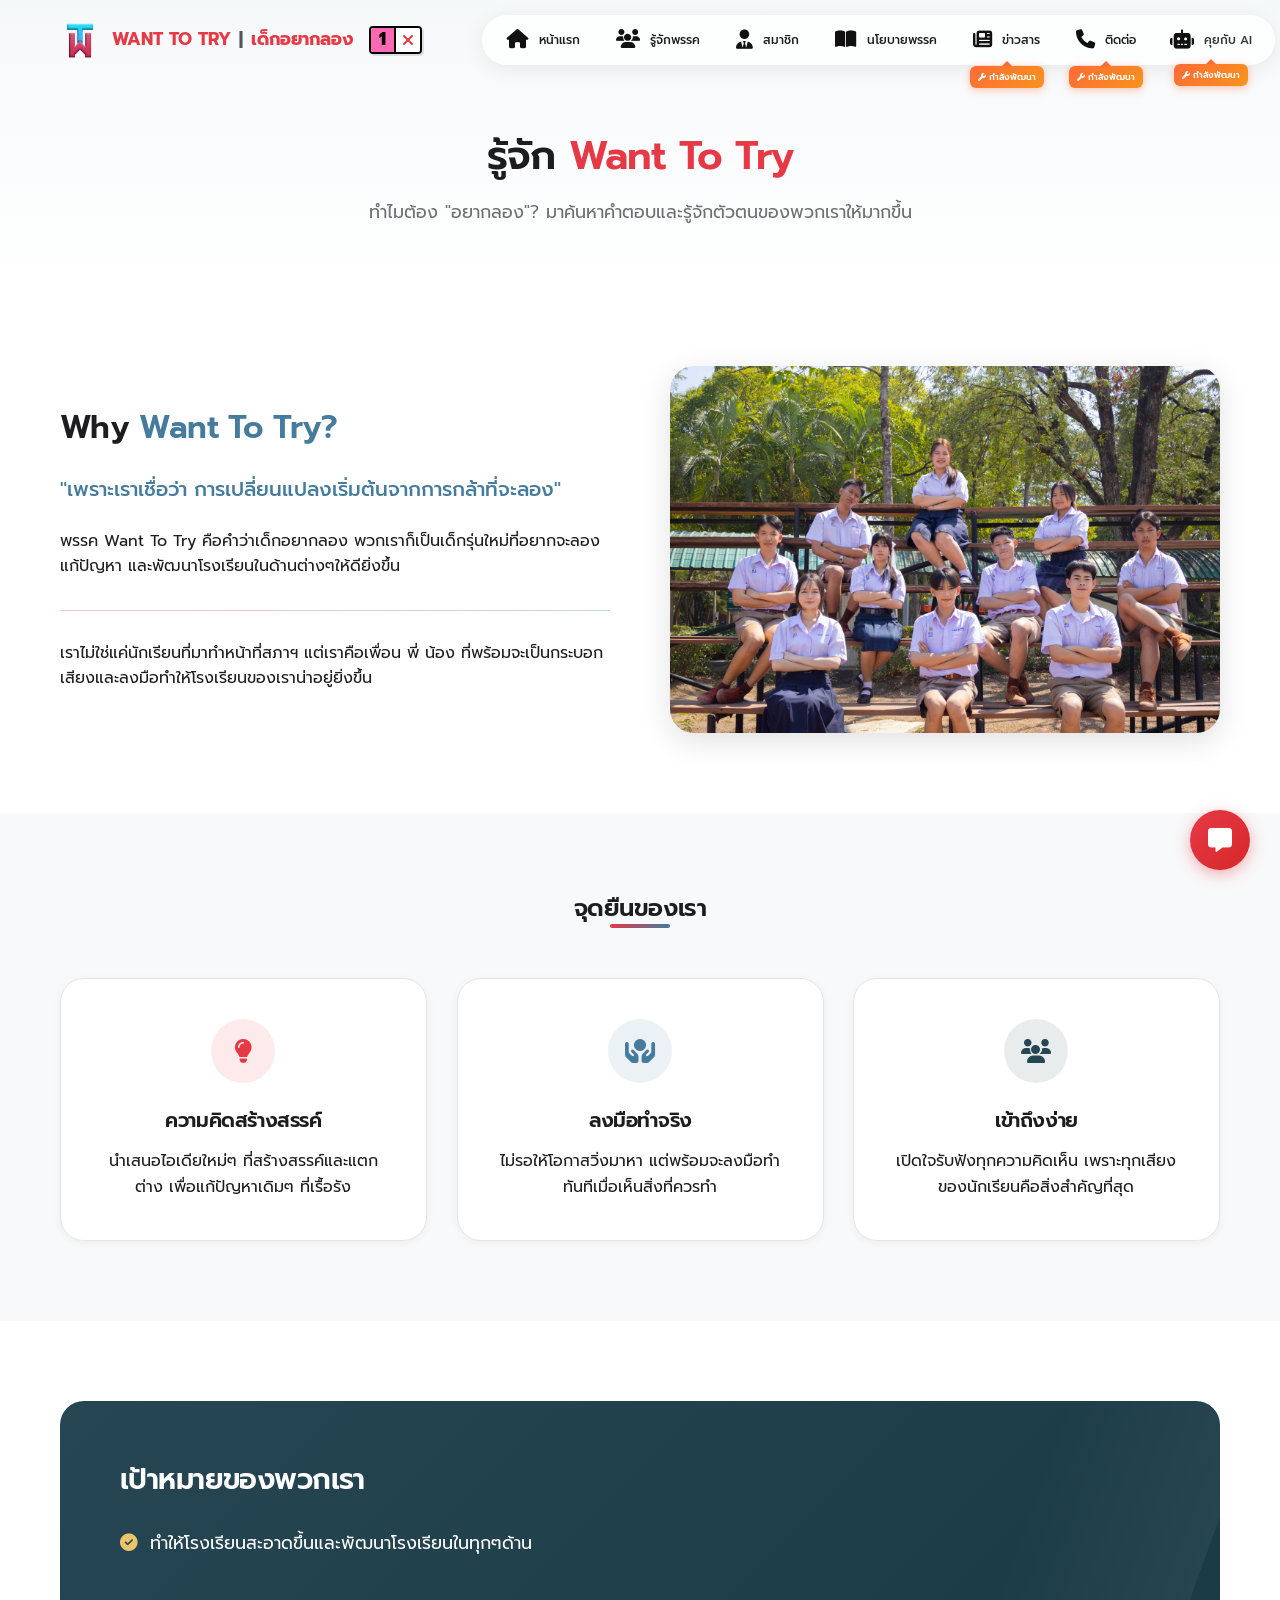
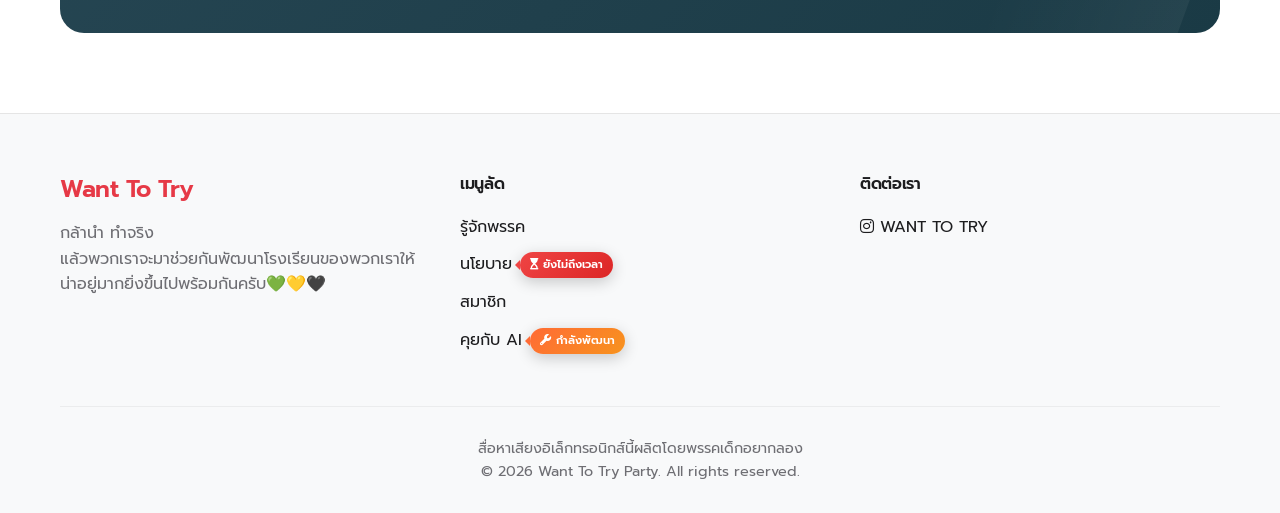
==== commit 95062d99: "Add files via upload" ====
--- a/about.html
+++ b/about.html
@@ -229,6 +229,9 @@
                 <a href="contact.html" class="btn btn-primary">
                     <i class="fa-solid fa-paper-plane"></i> ส่งข้อความถึงเรา
                 </a>
+                <a href="trash-report.html" class="btn btn-success">
+                    <i class="fa-solid fa-trash-can"></i> รายงานจุดขยะ
+                </a>
             </div>
         </div>
         <button class="fab-button">
--- a/style.css
+++ b/style.css
@@ -122,6 +122,17 @@
 
 .btn-techno:hover {
     background: rgba(69, 123, 157, 0.2);
+}
+
+.btn-success {
+    background: linear-gradient(135deg, var(--color-school-green), #1D7A6E);
+    color: white;
+    box-shadow: 0 4px 12px rgba(42, 157, 143, 0.3);
+}
+
+.btn-success:hover {
+    transform: translateY(-2px);
+    box-shadow: 0 6px 16px rgba(42, 157, 143, 0.4);
 }
 
 /* Countdown Banner (Modern Floating Pill) */
@@ -345,6 +356,215 @@
     border: 1px solid rgba(42, 157, 143, 0.2);
 }
 
+/* New Colors for Additional Policies */
+.pillar-card.yellow {
+    background: linear-gradient(135deg, rgba(255, 193, 7, 0.15), rgba(255, 160, 0, 0.05));
+    color: #f59e0b;
+    border: 1px solid rgba(255, 193, 7, 0.2);
+}
+
+.pillar-card.rainbow {
+    background: linear-gradient(135deg,
+            rgba(255, 0, 0, 0.1),
+            rgba(255, 127, 0, 0.1),
+            rgba(255, 255, 0, 0.1),
+            rgba(0, 255, 0, 0.1),
+            rgba(0, 0, 255, 0.1),
+            rgba(139, 0, 255, 0.1));
+    color: #e91e63;
+    border: 2px solid transparent;
+    border-image: linear-gradient(135deg, #ff0000, #ff7f00, #ffff00, #00ff00, #0000ff, #8b00ff) 1;
+    border-image-slice: 1;
+}
+
+.pillar-card.gold {
+    background: linear-gradient(135deg, rgba(255, 215, 0, 0.15), rgba(218, 165, 32, 0.1));
+    color: #d4a00a;
+    border: 1px solid rgba(255, 215, 0, 0.3);
+}
+
+.pillar-card.pink {
+    background: linear-gradient(135deg, rgba(255, 105, 180, 0.15), rgba(219, 112, 147, 0.1));
+    color: #ec4899;
+    border: 1px solid rgba(255, 105, 180, 0.2);
+}
+
+/* Category Icon Colors */
+.cat-icon.rainbow {
+    background: linear-gradient(135deg, #ff0000, #ff7f00, #ffff00, #00ff00, #0000ff, #8b00ff);
+}
+
+.cat-icon.gold {
+    background: linear-gradient(135deg, #ffd700, #daa520);
+}
+
+.cat-icon.pink {
+    background: linear-gradient(135deg, #ff69b4, #ec4899);
+}
+
+.cat-icon.dark-blue {
+    background: linear-gradient(135deg, #0d6efd, #084298);
+}
+
+/* Policy Card Featured Style */
+.policy-card.featured {
+    border: 2px solid transparent;
+    background: linear-gradient(#fff, #fff) padding-box,
+        linear-gradient(135deg, var(--color-primary-red), var(--color-primary-blue)) border-box;
+}
+
+.policy-card.rainbow-border {
+    border: 2px solid transparent;
+    background: linear-gradient(#fff, #fff) padding-box,
+        linear-gradient(135deg, #ff0000, #ff7f00, #ffff00, #00ff00, #0000ff, #8b00ff) border-box;
+}
+
+.policy-card.gold-border {
+    border: 2px solid transparent;
+    background: linear-gradient(#fff, #fff) padding-box,
+        linear-gradient(135deg, #ffd700, #daa520) border-box;
+}
+
+.policy-card.pink-border {
+    border: 2px solid transparent;
+    background: linear-gradient(#fff, #fff) padding-box,
+        linear-gradient(135deg, #ff69b4, #ec4899) border-box;
+}
+
+/* Policy Image Placeholder */
+.policy-image-placeholder {
+    margin-top: 20px;
+    border-radius: var(--border-radius-md);
+    overflow: hidden;
+    aspect-ratio: 16 / 9;
+    background: var(--color-bg-light);
+    display: flex;
+    flex-direction: column;
+    align-items: center;
+    justify-content: center;
+    color: var(--color-text-muted);
+    border: 2px dashed var(--color-border);
+}
+
+.policy-image-placeholder img {
+    width: 100%;
+    height: 100%;
+    object-fit: cover;
+}
+
+.policy-image-placeholder i {
+    font-size: 2.5rem;
+    margin-bottom: 10px;
+    opacity: 0.5;
+}
+
+.policy-image-placeholder span {
+    font-size: 0.9rem;
+    opacity: 0.7;
+}
+
+/* Policy Gallery Section */
+.policy-gallery-section {
+    background: linear-gradient(135deg, #f8f9fa 0%, #e9ecef 100%);
+    padding: 60px 0;
+}
+
+.policy-gallery-section .section-header {
+    margin-bottom: 40px;
+}
+
+.policy-gallery-section .section-header h2 {
+    font-size: 2rem;
+    color: var(--color-text-main);
+}
+
+.policy-gallery-section .section-header h2 i {
+    color: var(--color-primary-red);
+    margin-right: 10px;
+}
+
+.policy-gallery-section .section-header p {
+    color: var(--color-text-muted);
+    margin-top: 10px;
+}
+
+.policy-gallery {
+    display: grid;
+    grid-template-columns: repeat(5, 1fr);
+    gap: 16px;
+}
+
+.gallery-item {
+    position: relative;
+    border-radius: var(--border-radius-md);
+    overflow: hidden;
+    aspect-ratio: 4 / 3;
+    cursor: pointer;
+    box-shadow: var(--shadow-sm);
+    transition: var(--transition-normal);
+}
+
+.gallery-item img {
+    width: 100%;
+    height: 100%;
+    object-fit: cover;
+    transition: transform 0.4s ease;
+}
+
+.gallery-item:hover img {
+    transform: scale(1.1);
+}
+
+.gallery-overlay {
+    position: absolute;
+    bottom: 0;
+    left: 0;
+    right: 0;
+    padding: 20px 15px 15px;
+    background: linear-gradient(transparent, rgba(0, 0, 0, 0.8));
+    color: white;
+    transform: translateY(100%);
+    transition: var(--transition-normal);
+}
+
+.gallery-item:hover .gallery-overlay {
+    transform: translateY(0);
+}
+
+.gallery-overlay span {
+    font-size: 1.5rem;
+    font-weight: 800;
+    display: block;
+    margin-bottom: 4px;
+}
+
+.gallery-overlay p {
+    font-size: 0.85rem;
+    opacity: 0.9;
+}
+
+.gallery-item:hover {
+    transform: translateY(-5px);
+    box-shadow: var(--shadow-lg);
+}
+
+@media (max-width: 900px) {
+    .policy-gallery {
+        grid-template-columns: repeat(3, 1fr);
+    }
+}
+
+@media (max-width: 600px) {
+    .policy-gallery {
+        grid-template-columns: repeat(2, 1fr);
+    }
+
+    .pillars-grid {
+        grid-template-columns: repeat(2, 1fr);
+    }
+}
+
+
 .pillar-card:hover {
     transform: translateY(-10px);
     box-shadow: 0 20px 40px rgba(0, 0, 0, 0.15);
@@ -1265,6 +1485,7 @@
 .candidate-img-wrapper {
     max-width: 375px;
     width: 100%;
+    aspect-ratio: 2/3;
     position: relative;
     overflow: hidden;
     border-radius: 24px;
@@ -1281,7 +1502,7 @@
 
 .candidate-img-wrapper img {
     width: 100%;
-    height: auto;
+    height: 100%;
     display: block;
     aspect-ratio: 2/3;
     object-fit: cover;
@@ -2371,12 +2592,12 @@
 }
 
 .president-image-wrapper {
-    width: 375px;
-    max-width: 100%;
+    width: 100%;
+    max-width: 375px;
     aspect-ratio: 2/3;
     margin-bottom: 40px;
     position: relative;
-    border-radius: 32px;
+    border-radius: 24px;
     background: #0d0d0d;
     overflow: hidden;
     box-shadow: 0 0 30px rgba(0, 0, 0, 1);
